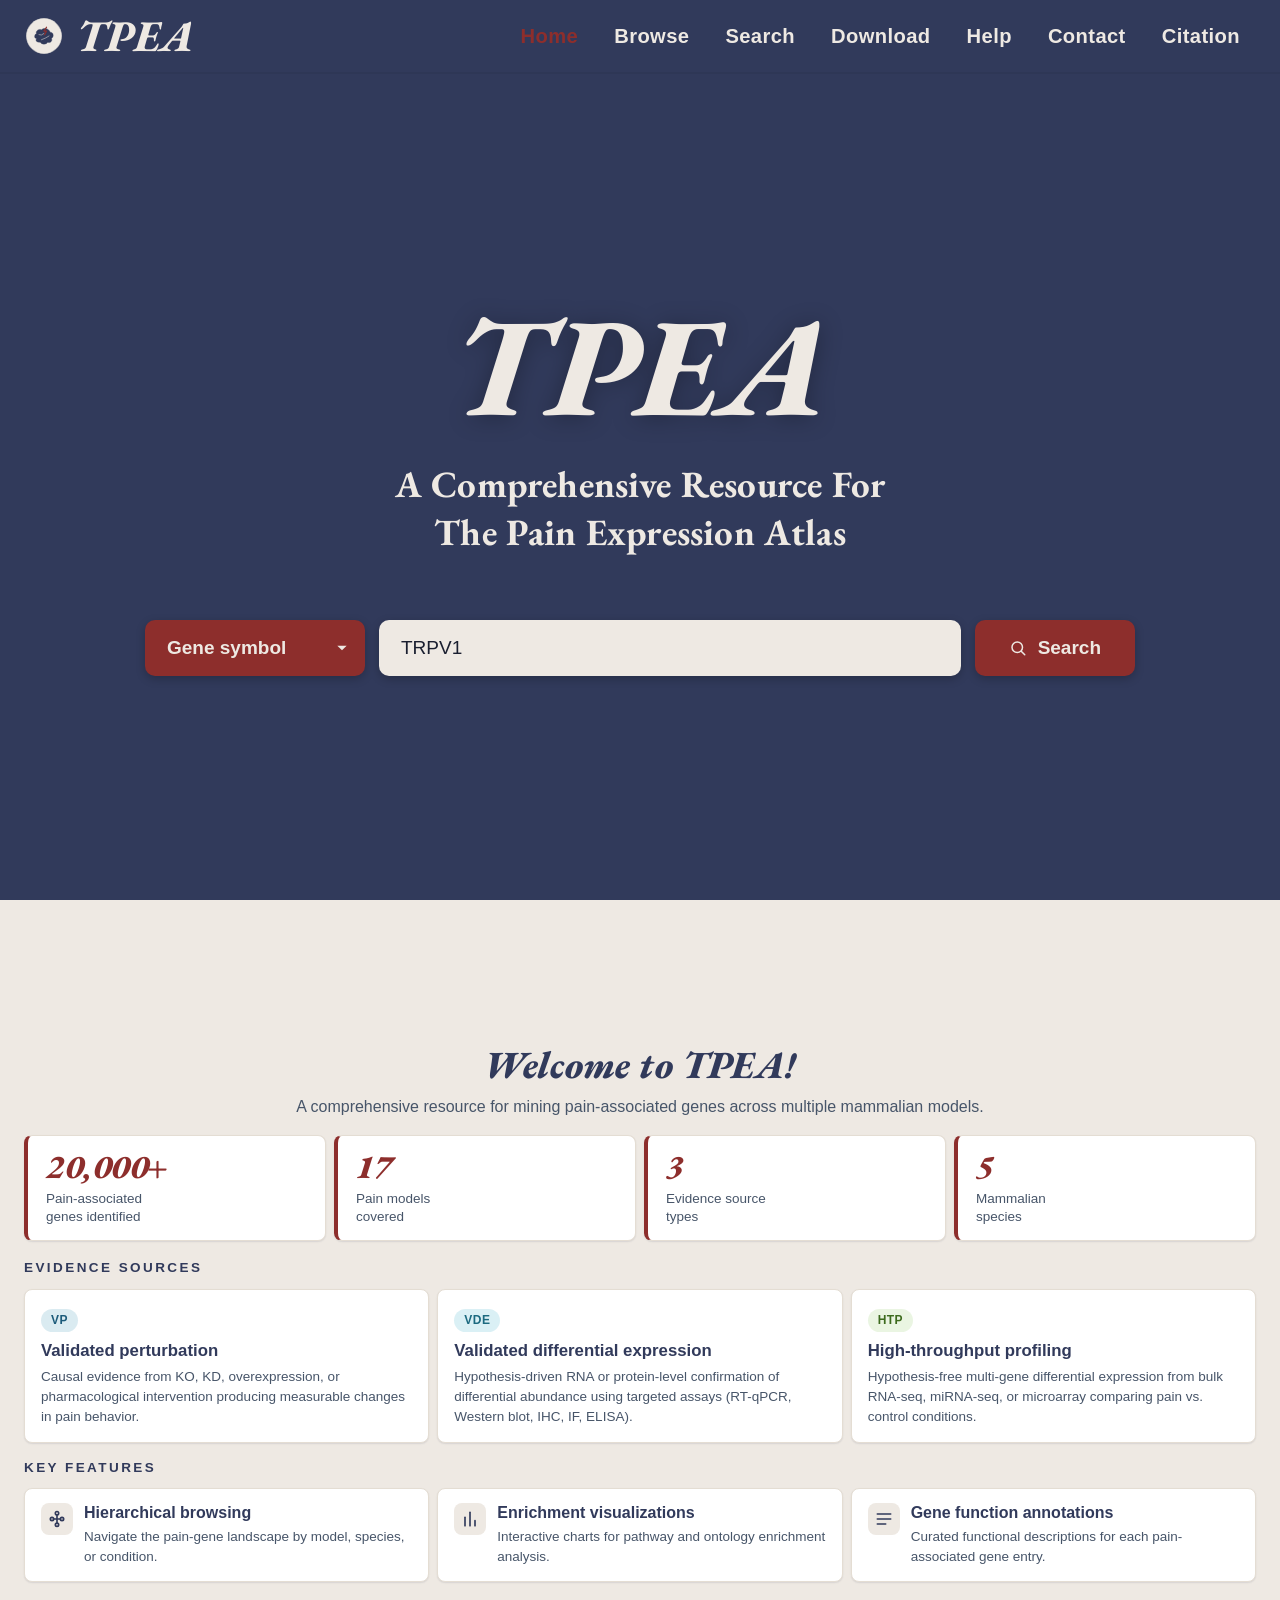
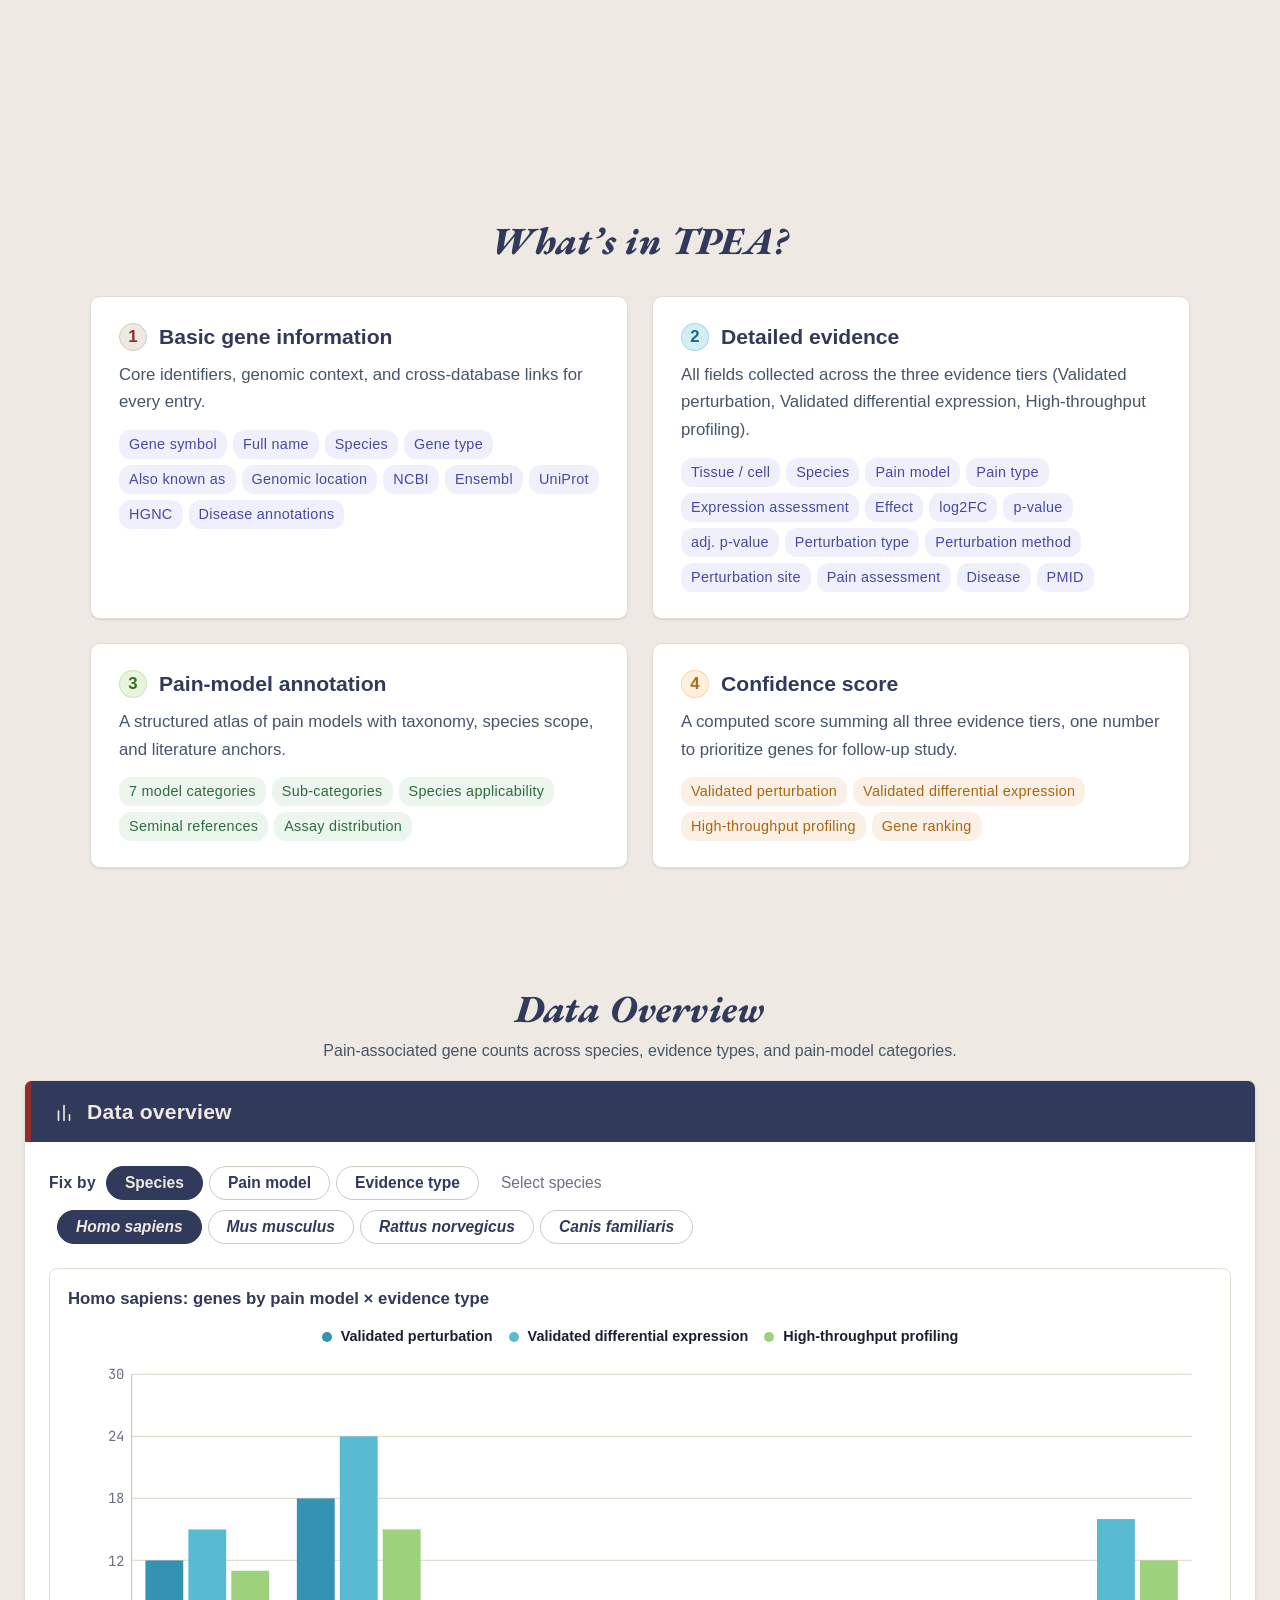
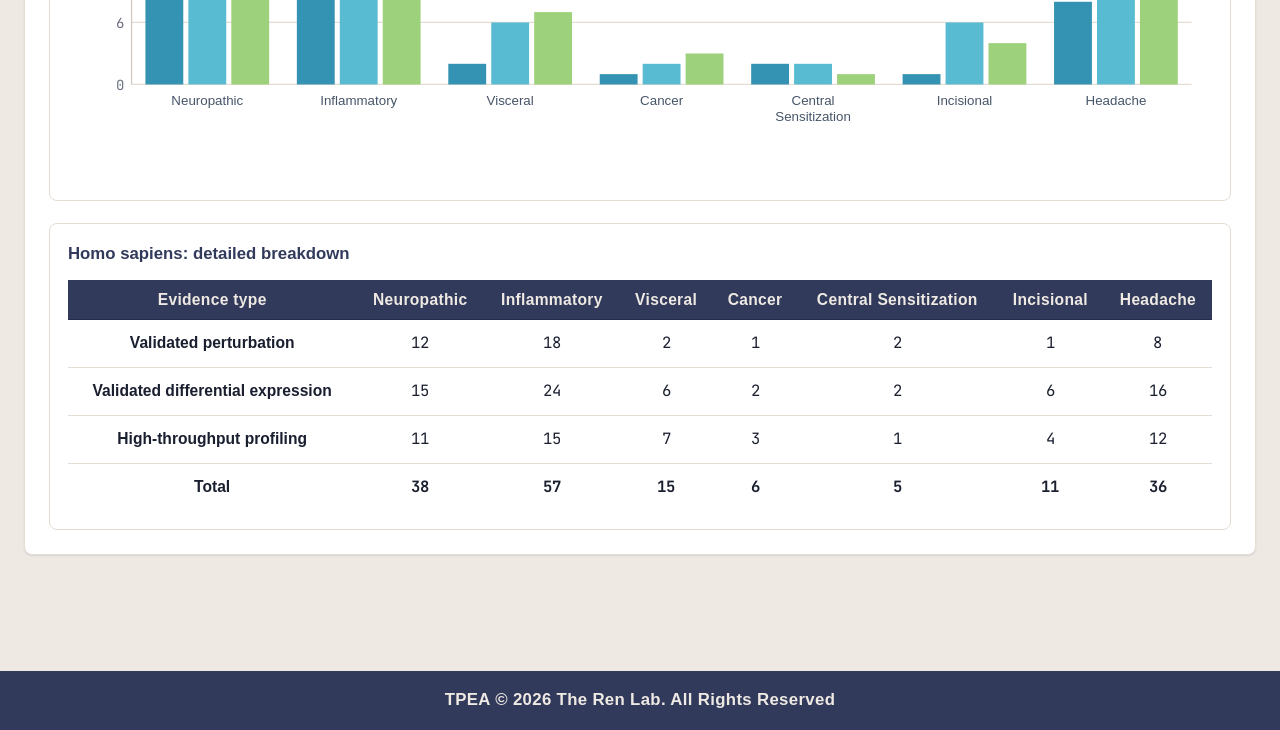
==== index.html @ 11971aa2 "init: first commit" ====
<!DOCTYPE html>
<html lang="en">
<head>
<meta charset="UTF-8">
<meta name="viewport" content="width=device-width, initial-scale=1.0">
<title>TPEA &middot; The Pain Expression Atlas</title>
<link rel="stylesheet" href="css/style.css">
</head>
<body>

<!-- =================================================================
     SECTION 1  Quick search hero (100vw x 100vh, navy panel)
     ================================================================= -->
<section class="hero">
  <!-- Decorative background SVG: pain-related anatomy + bolts -->
  <!-- Decorative background removed per spec -->

  <div class="hero-inner">
    <h1 class="fade-up">TPEA</h1>
    <p class="hero-sub fade-up d1">A Comprehensive Resource For<br>The Pain Expression Atlas</p>

    <form class="hero-search fade-up d2" onsubmit="event.preventDefault(); runQuickSearch();">
      <div class="custom-select" id="qs-field-cs" data-value="gene">
        <button type="button" class="hero-search-select cs-trigger" aria-haspopup="listbox" aria-expanded="false">
          <span class="cs-label">Gene symbol</span>
        </button>
        <ul class="cs-popup" role="listbox">
          <li role="option" data-value="tpea">TPEA ID</li>
          <li role="option" data-value="gene">Gene symbol</li>
          <li role="option" data-value="ensembl">Ensembl ID</li>
          <li role="option" data-value="model">Pain model</li>
          <li role="option" data-value="tissue">Source</li>
        </ul>
      </div>
      <input id="qs-input" class="hero-search-input" type="text" placeholder="" autocomplete="off">
      <button class="hero-search-btn" type="submit" aria-label="Search">
        <svg class="glass-icon" viewBox="0 0 24 24"><circle cx="11" cy="11" r="7"/><line x1="21" y1="21" x2="16.65" y2="16.65"/></svg>
        Search
      </button>
    </form>
  </div>
</section>

<!-- =================================================================
     SECTION 2  Welcome (full viewport, cream background)
     ================================================================= -->
<section class="section-fullvh">
  <div class="container">
    <h2 class="section-title" style="text-align:center">Welcome to TPEA!</h2>
    <p class="section-sub" style="text-align:center">A comprehensive resource for mining pain-associated genes across multiple mammalian models.</p>

    <div class="stat-row">
      <div class="stat-card">
        <div class="v" data-stat="genes">0+</div>
        <div class="l">Pain-associated<br>genes identified</div>
      </div>
      <div class="stat-card">
        <div class="v" data-stat="models">0</div>
        <div class="l">Pain models<br>covered</div>
      </div>
      <div class="stat-card">
        <div class="v" data-stat="evidence">3</div>
        <div class="l">Evidence source<br>types</div>
      </div>
      <div class="stat-card">
        <div class="v" data-stat="species">5</div>
        <div class="l">Mammalian<br>species</div>
      </div>
    </div>

    <div class="eyebrow">Evidence sources</div>
    <div class="card-row">
      <div class="feat-card pert">
        <span class="feat-tag">VP</span>
        <h3>Validated perturbation</h3>
        <p>Causal evidence from KO, KD, overexpression, or pharmacological intervention producing measurable changes in pain behavior.</p>
      </div>
      <div class="feat-card expr">
        <span class="feat-tag">VDE</span>
        <h3>Validated differential expression</h3>
        <p>Hypothesis-driven RNA or protein-level confirmation of differential abundance using targeted assays (RT-qPCR, Western blot, IHC, IF, ELISA).</p>
      </div>
      <div class="feat-card seq">
        <span class="feat-tag">HTP</span>
        <h3>High-throughput profiling</h3>
        <p>Hypothesis-free multi-gene differential expression from bulk RNA-seq, miRNA-seq, or microarray comparing pain vs. control conditions.</p>
      </div>
    </div>

    <div class="eyebrow">Key features</div>
    <div class="card-row">
      <div class="feat-card compact">
        <div class="feat-icon">
          <svg width="20" height="20" viewBox="0 0 24 24" fill="none" stroke="currentColor" stroke-width="2" stroke-linecap="round" stroke-linejoin="round"><circle cx="12" cy="5" r="2"/><circle cx="6" cy="12" r="2"/><circle cx="18" cy="12" r="2"/><circle cx="12" cy="19" r="2"/><line x1="12" y1="7" x2="12" y2="17"/><line x1="8" y1="12" x2="16" y2="12"/></svg>
        </div>
        <div>
          <h3>Hierarchical browsing</h3>
          <p>Navigate the pain-gene landscape by model, species, or condition.</p>
        </div>
      </div>
      <div class="feat-card compact">
        <div class="feat-icon">
          <svg width="20" height="20" viewBox="0 0 24 24" fill="none" stroke="currentColor" stroke-width="2" stroke-linecap="round" stroke-linejoin="round"><line x1="6" y1="20" x2="6" y2="10"/><line x1="12" y1="20" x2="12" y2="4"/><line x1="18" y1="20" x2="18" y2="14"/></svg>
        </div>
        <div>
          <h3>Enrichment visualizations</h3>
          <p>Interactive charts for pathway and ontology enrichment analysis.</p>
        </div>
      </div>
      <div class="feat-card compact">
        <div class="feat-icon">
          <svg width="20" height="20" viewBox="0 0 24 24" fill="none" stroke="currentColor" stroke-width="2" stroke-linecap="round" stroke-linejoin="round"><line x1="4" y1="6" x2="20" y2="6"/><line x1="4" y1="12" x2="20" y2="12"/><line x1="4" y1="18" x2="14" y2="18"/></svg>
        </div>
        <div>
          <h3>Gene function annotations</h3>
          <p>Curated functional descriptions for each pain-associated gene entry.</p>
        </div>
      </div>
    </div>
  </div>
</section>

<!-- =================================================================
     SECTION 3  What's in TPEA? (full viewport, cream)
     ================================================================= -->
<section class="section-fullvh">
  <div class="container">
    <h2 class="section-title" style="text-align:center; margin-bottom: 32px">What&rsquo;s in TPEA?</h2>

    <div class="in-tpea-grid">
      <div class="in-tpea-card">
        <div class="head">
          <div class="num">1</div>
          <h3>Basic gene information</h3>
        </div>
        <p>Core identifiers, genomic context, and cross-database links for every entry.</p>
        <div class="tags">
          <span class="t">Gene symbol</span>
          <span class="t">Full name</span>
          <span class="t">Species</span>
          <span class="t">Gene type</span>
          <span class="t">Also known as</span>
          <span class="t">Genomic location</span>
          <span class="t">NCBI</span>
          <span class="t">Ensembl</span>
          <span class="t">UniProt</span>
          <span class="t">HGNC</span>
          <span class="t">Disease annotations</span>
        </div>
      </div>

      <div class="in-tpea-card expr">
        <div class="head">
          <div class="num">2</div>
          <h3>Detailed evidence</h3>
        </div>
        <p>All fields collected across the three evidence tiers (Validated perturbation, Validated differential expression, High-throughput profiling).</p>
        <div class="tags">
          <span class="t">Tissue / cell</span>
          <span class="t">Species</span>
          <span class="t">Pain model</span>
          <span class="t">Pain type</span>
          <span class="t">Expression assessment</span>
          <span class="t">Effect</span>
          <span class="t">log2FC</span>
          <span class="t">p-value</span>
          <span class="t">adj. p-value</span>
          <span class="t">Perturbation type</span>
          <span class="t">Perturbation method</span>
          <span class="t">Perturbation site</span>
          <span class="t">Pain assessment</span>
          <span class="t">Disease</span>
          <span class="t">PMID</span>
        </div>
      </div>

      <div class="in-tpea-card seq">
        <div class="head">
          <div class="num">3</div>
          <h3>Pain-model annotation</h3>
        </div>
        <p>A structured atlas of pain models with taxonomy, species scope, and literature anchors.</p>
        <div class="tags">
          <span class="t">7 model categories</span>
          <span class="t">Sub-categories</span>
          <span class="t">Species applicability</span>
          <span class="t">Seminal references</span>
          <span class="t">Assay distribution</span>
        </div>
      </div>

      <div class="in-tpea-card score">
        <div class="head">
          <div class="num">4</div>
          <h3>Confidence score</h3>
        </div>
        <p>A computed score summing all three evidence tiers, one number to prioritize genes for follow-up study.</p>
        <div class="tags">
          <span class="t">Validated perturbation</span>
          <span class="t">Validated differential expression</span>
          <span class="t">High-throughput profiling</span>
          <span class="t">Gene ranking</span>
        </div>
      </div>
    </div>
  </div>
</section>

<!-- =================================================================
     SECTION 4  Data Overview (full viewport, cream)
     ================================================================= -->
<section class="section-fullvh">
  <div class="container">
    <h2 class="section-title" style="text-align:center">Data Overview</h2>
    <p class="section-sub" style="text-align:center">Pain-associated gene counts across species, evidence types, and pain-model categories.</p>

    <div class="panel">
      <div class="panel-banner">
        <span class="icon"><svg viewBox="0 0 24 24"><line x1="6" y1="20" x2="6" y2="10"/><line x1="12" y1="20" x2="12" y2="4"/><line x1="18" y1="20" x2="18" y2="14"/></svg></span>
        Data overview
      </div>
      <div class="panel-body">
        <div class="fix-by-row">
          <span class="label">Fix by</span>
          <div class="pill-group" id="fix-by-group">
            <button class="pill active" data-fix="species">Species</button>
            <button class="pill" data-fix="model">Pain model</button>
            <button class="pill" data-fix="evidence">Evidence type</button>
          </div>
          <span style="margin-left: 12px; color: var(--c-mute); font-size: 15.6px" id="fix-by-hint">Select species</span>
          <div class="pill-group" id="fix-by-options" style="margin-left: 8px"></div>
        </div>

        <div class="chart-box" style="position: relative">
          <h4 id="ov-chart-title">Human: genes by pain model &times; evidence type</h4>
          <div class="chart-legend chart-legend-top" id="ov-legend">
            <span><span class="dot" style="background: var(--c-pert)"></span> Validated perturbation</span>
            <span><span class="dot" style="background: var(--c-expr)"></span> Validated differential expression</span>
            <span><span class="dot" style="background: var(--c-seq)"></span> High-throughput profiling</span>
          </div>
          <div style="position: relative">
            <svg id="overview-chart" viewBox="0 0 900 330" style="width: 100%; height: auto"></svg>
            <div class="chart-tooltip" id="ov-tooltip"></div>
          </div>
        </div>

        <div style="margin-top: 22px; background: var(--c-white); border: 1px solid var(--c-line-soft); border-radius: 8px; padding: 18px">
          <h4 style="font-family: var(--f-body); font-weight: 700; font-size: 16.8px; color: var(--c-navy); margin-bottom: 14px" id="ov-table-title">Detailed breakdown</h4>
          <div style="overflow-x: auto">
            <table class="data-table" id="ov-table">
              <thead><tr id="ov-head"></tr></thead>
              <tbody id="ov-body"></tbody>
            </table>
          </div>
        </div>
      </div>
    </div>
  </div>
</section>

<script src="js/data.js"></script>
<script src="js/layout.js"></script>
<script>
(async () => {
TPEA_LAYOUT.mount();
await window.TPEA_DATA_READY;
const D = window.TPEA_DATA;
const U = window.TPEA_UTIL;

/* =========== Quick search default values =========== */
const QS_DEFAULTS = {
  tpea: 'TPEA_00001',
  gene: 'TRPV1',
  ensembl: 'ENSMUSG00000005952',
  model: 'CCI',
  tissue: 'Dorsal root ganglion (DRG)',
};
function getQsField() {
  return U.qs('#qs-field-cs').dataset.value || 'gene';
}
function updateQsPlaceholder() {
  const f = getQsField();
  const v = QS_DEFAULTS[f] || '';
  U.qs('#qs-input').value = v;
}

/* Custom-select wiring */
(function () {
  const cs = U.qs('#qs-field-cs');
  if (!cs) return;
  const trigger = cs.querySelector('.cs-trigger');
  const popup   = cs.querySelector('.cs-popup');
  const labelEl = cs.querySelector('.cs-label');
  function close() { cs.classList.remove('open'); trigger.setAttribute('aria-expanded', 'false'); }
  function open()  { cs.classList.add('open');    trigger.setAttribute('aria-expanded', 'true');  }
  trigger.addEventListener('click', e => {
    e.stopPropagation();
    if (cs.classList.contains('open')) close(); else open();
  });
  popup.querySelectorAll('li[role="option"]').forEach(li => {
    li.addEventListener('click', () => {
      cs.dataset.value = li.dataset.value;
      labelEl.textContent = li.textContent;
      popup.querySelectorAll('li').forEach(x => x.classList.remove('cs-selected'));
      close();
      updateQsPlaceholder();
    });
  });
  document.addEventListener('click', e => {
    if (!cs.contains(e.target)) close();
  });
  /* Keyboard: Escape closes; ArrowDown opens */
  trigger.addEventListener('keydown', e => {
    if (e.key === 'Escape') close();
    if (e.key === 'ArrowDown' || e.key === 'Enter') { e.preventDefault(); open(); }
  });
})();
updateQsPlaceholder();

function runQuickSearch() {
  const field = getQsField();
  const v = U.qs('#qs-input').value.trim();
  if (!v) return;
  const qs = new URLSearchParams();
  if (field === 'gene') qs.set('gene', v);
  else if (field === 'tpea') qs.set('tpea', v);
  else if (field === 'tissue') qs.set('tissue', v);
  else if (field === 'model') qs.set('model', v);
  else if (field === 'ensembl') qs.set('ensembl', v);
  location.href = 'search.html?' + qs.toString();
}
window.runQuickSearch = runQuickSearch;

/* =========== Animate Welcome stats =========== */
const raf = window.requestAnimationFrame || (cb => setTimeout(() => cb(Date.now()), 16));
const nowTS = () => (window.performance && performance.now) ? performance.now() : Date.now();
function animCount(el, target, suffix = '') {
  el.textContent = target.toLocaleString() + suffix;
  try {
    const dur = 1100;
    const start = nowTS();
    function tick(now) {
      const t = Math.min(1, ((typeof now === 'number' ? now : nowTS()) - start) / dur);
      const e = 1 - Math.pow(1 - t, 3);
      el.textContent = Math.floor(target * e).toLocaleString() + suffix;
      if (t < 1) raf(tick);
      else el.textContent = target.toLocaleString() + suffix;
    }
    raf(tick);
  } catch (e) { /* noop */ }
}
animCount(U.qs('[data-stat="genes"]'),    20000, '+');
animCount(U.qs('[data-stat="models"]'),   D.painModels.length);
animCount(U.qs('[data-stat="evidence"]'), 3);
animCount(U.qs('[data-stat="species"]'),  5);

/* =========== Data Overview interactive  =========== */
const SPECIES   = ['Human','Mouse','Rat','Others'];
const PMCATS    = D.painCategories;
const EVTYPES   = [
  { key: 'pert', label: 'Validated perturbation',            color: '#3492B2' },
  { key: 'expr', label: 'Validated differential expression', color: '#58BBD1' },
  { key: 'seq',  label: 'High-throughput profiling',         color: '#9ED17B' },
];

let OV_STATE = { fix: 'species', selected: 'Human' };

function fixOptions() {
  if (OV_STATE.fix === 'species') return SPECIES.map(sp => ({ value: sp, label: D.speciesSci(sp) }));
  if (OV_STATE.fix === 'model')   return PMCATS.map(c => ({ value: c, label: c }));
  return EVTYPES.map(e => ({ value: e.label, label: e.label }));
}

function renderFixOptions() {
  const opts = fixOptions();
  const host = U.qs('#fix-by-options');
  host.innerHTML = '';
  opts.forEach(o => {
    const b = document.createElement('button');
    b.className = 'pill' + (OV_STATE.selected === o.value ? ' active' : '');
    b.textContent = o.label;
    if (OV_STATE.fix === 'species') b.style.fontStyle = 'italic';
    b.addEventListener('click', () => {
      OV_STATE.selected = o.value;
      renderFixOptions();
      drawOverview();
    });
    host.appendChild(b);
  });
}

function getOverviewData() {
  // Returns: { groups: [labels for x-axis], series: { ... }, mode: 'evidence-colored' | 'species-colored' }
  if (OV_STATE.fix === 'species') {
    // x-axis: pain categories; bars: evidence types
    const sp = OV_STATE.selected;
    const spSci = D.speciesSci(sp);
    const groups = PMCATS.map(c => c.replace(' Pain Models', '').replace(' Models', ''));
    const series = { seq: [], expr: [], pert: [] };
    PMCATS.forEach(c => {
      const recs = D.records.filter(r => r.organism === sp && r.model_cat === c);
      series.seq.push(recs.reduce((a, r) => a + r.seq, 0));
      series.expr.push(recs.reduce((a, r) => a + r.expr, 0));
      series.pert.push(recs.reduce((a, r) => a + r.pert, 0));
    });
    return {
      mode: 'evidence-colored',
      groups, series,
      title: spSci + ': genes by pain model \u00d7 evidence type',
      tableTitle: spSci + ': detailed breakdown',
      tableHeadFirst: 'Evidence type',
      colLabels: groups,
      rowLabels: EVTYPES.map(e => e.label),
      cellValue: (rIdx, cIdx) => series[EVTYPES[rIdx].key][cIdx],
    };
  } else if (OV_STATE.fix === 'model') {
    // PER SPEC PAGE 7: x-axis = species; bar colors = evidence types
    const cat = OV_STATE.selected;
    const groups = SPECIES.map(sp => D.speciesSci(sp));
    const series = { seq: [], expr: [], pert: [] };
    SPECIES.forEach(sp => {
      const recs = D.records.filter(r => r.organism === sp && r.model_cat === cat);
      series.seq.push(recs.reduce((a, r) => a + r.seq, 0));
      series.expr.push(recs.reduce((a, r) => a + r.expr, 0));
      series.pert.push(recs.reduce((a, r) => a + r.pert, 0));
    });
    return {
      mode: 'evidence-colored',
      groups, series,
      title: cat + ': genes by species \u00d7 evidence type',
      tableTitle: cat + ': detailed breakdown',
      tableHeadFirst: 'Evidence type',
      colLabels: groups,
      rowLabels: EVTYPES.map(e => e.label),
      cellValue: (rIdx, cIdx) => series[EVTYPES[rIdx].key][cIdx],
    };
  } else {
    // PER SPEC PAGE 8: fix by evidence type; x-axis = pain categories; bar colors = species
    const evLabel = OV_STATE.selected;
    const evKey = (EVTYPES.find(e => e.label === evLabel) || EVTYPES[0]).key;
    const groups = PMCATS.map(c => c.replace(' Pain Models', '').replace(' Models', ''));
    const series = {};
    SPECIES.forEach(sp => {
      series[sp] = PMCATS.map(c => {
        const recs = D.records.filter(r => r.organism === sp && r.model_cat === c);
        return recs.reduce((a, r) => a + r[evKey], 0);
      });
    });
    return {
      mode: 'species-colored',
      groups, series,
      title: evLabel + ': genes by pain category \u00d7 species',
      tableTitle: evLabel + ': detailed breakdown',
      tableHeadFirst: 'Species',
      colLabels: groups,
      rowLabels: SPECIES.map(sp => D.speciesSci(sp)),
      cellValue: (rIdx, cIdx) => series[SPECIES[rIdx]][cIdx],
    };
  }
}

function wrapLabel(text, maxChars) {
  // Splits a long label into up to 3 lines, breaking on whitespace.
  if (!text) return [''];
  if (text.length <= maxChars) return [text];
  const words = text.split(/\s+/);
  const lines = [];
  let cur = '';
  for (const w of words) {
    const tryLine = cur ? cur + ' ' + w : w;
    if (tryLine.length <= maxChars) cur = tryLine;
    else {
      if (cur) lines.push(cur);
      cur = w.length > maxChars ? w.slice(0, maxChars - 1) + '\u2026' : w;
    }
  }
  if (cur) lines.push(cur);
  if (lines.length > 3) {
    const last = lines.slice(2).join(' ');
    lines.length = 2;
    lines.push(last.length > maxChars ? last.slice(0, maxChars - 1) + '\u2026' : last);
  }
  return lines;
}

function drawOverview() {
  const data = getOverviewData();
  U.qs('#ov-chart-title').textContent = data.title;
  U.qs('#ov-table-title').textContent = data.tableTitle;

  // ---- SVG bar chart (grouped) ----
  const svg = U.qs('#overview-chart');
  const W = 900, H = 330;
  const padL = 50, padR = 16, padT = 16, padB = 70; // bottom band sized for 3-line labels (no extra blank space)
  const plotW = W - padL - padR;
  const plotH = H - padT - padB;
  // Update viewBox to match new height (so SVG renders at correct ratio)
  svg.setAttribute('viewBox', '0 0 ' + W + ' ' + H);

  let html = '';

  // Color scheme: evidence-colored (Seq/Expr/Pert) or species-colored (Human/Mouse/Rat/Others)
  const speciesColors = { Human: '#313A5B', Mouse: '#8D2E2C', Rat: '#3492B2', Others: '#9ED17B' };
  const seriesKeys = data.mode === 'species-colored'
    ? SPECIES
    : EVTYPES.map(e => e.key);
  const seriesColor = data.mode === 'species-colored'
    ? key => speciesColors[key]
    : key => (EVTYPES.find(e => e.key === key) || {}).color;
  const seriesLabel = data.mode === 'species-colored'
    ? key => D.speciesSci(key)
    : key => (EVTYPES.find(e => e.key === key) || {}).label;

  // compute max
  let maxV = 1;
  seriesKeys.forEach(k => {
    (data.series[k] || []).forEach(v => { if (v > maxV) maxV = v; });
  });
  maxV = Math.ceil(maxV / 10) * 10 || 10;

  // gridlines + y labels
  for (let i = 0; i <= 5; i++) {
    const y = padT + plotH - (plotH / 5) * i;
    const v = Math.round((maxV / 5) * i);
    html += '<line x1="' + padL + '" y1="' + y + '" x2="' + (W - padR) + '" y2="' + y + '" stroke="#e4ddd3" stroke-width="1"/>';
    html += '<text x="' + (padL - 6) + '" y="' + (y + 4) + '" text-anchor="end" font-size="11" font-family="JetBrains Mono, monospace" fill="#6b7180">' + v + '</text>';
  }
  html += '<line x1="' + padL + '" y1="' + padT + '" x2="' + padL + '" y2="' + (padT + plotH) + '" stroke="#cfc9c2" stroke-width="1"/>';

  // bars
  const groupCount = data.groups.length;
  const groupW = plotW / groupCount;
  const barCount = seriesKeys.length;
  const barW = Math.max(8, Math.min(36, groupW / (barCount + 1)));
  const barGap = 4;

  data.groups.forEach((g, gi) => {
    const groupX = padL + gi * groupW;
    seriesKeys.forEach((k, ki) => {
      const v = (data.series[k] || [])[gi] || 0;
      const h = (v / maxV) * plotH;
      const x = groupX + (groupW - (barCount * (barW + barGap) - barGap)) / 2 + ki * (barW + barGap);
      const y = padT + plotH - h;
      html += '<rect class="ov-bar" data-tip="' + U.esc(seriesLabel(k)) + ': ' + v + '" x="' + x + '" y="' + y + '" width="' + barW + '" height="' + h + '" fill="' + seriesColor(k) + '"/>';
    });
    // x-axis label — HORIZONTAL, up-to-3-line wrap (per spec page 6)
    const lx = groupX + groupW / 2;
    const baseY = padT + plotH + 16;
    const lines = wrapLabel(String(g), 13);
    lines.forEach((line, li) => {
      const ly = baseY + li * 13;
      html += '<text x="' + lx + '" y="' + ly + '" text-anchor="middle" font-size="10.5" font-family="Arial, sans-serif" fill="#475569">' + U.esc(line) + '</text>';
    });
  });

  svg.innerHTML = html;

  // ---- Update legend dynamically ----
  const legend = U.qs('#ov-legend');
  if (legend) {
    legend.innerHTML = seriesKeys.map(k =>
      '<span><span class="dot" style="background:' + seriesColor(k) + '"></span> ' + U.esc(seriesLabel(k)) + '</span>'
    ).join('');
  }

  // Wire bar tooltips
  const tip = U.qs('#ov-tooltip');
  svg.querySelectorAll('.ov-bar').forEach(bar => {
    bar.style.cursor = 'pointer';
    bar.addEventListener('mousemove', e => {
      tip.textContent = bar.getAttribute('data-tip');
      tip.classList.add('show');
      const rect = svg.getBoundingClientRect();
      tip.style.left = (e.clientX - rect.left + 12) + 'px';
      tip.style.top = (e.clientY - rect.top - 30) + 'px';
    });
    bar.addEventListener('mouseleave', () => tip.classList.remove('show'));
  });

  // ---- Detailed breakdown table ----
  const head = U.qs('#ov-head');
  const body = U.qs('#ov-body');
  let h = '<th>' + data.tableHeadFirst + '</th>';
  data.colLabels.forEach(c => { h += '<th style="text-align:center">' + U.esc(c) + '</th>'; });
  head.innerHTML = h;

  let bh = '';
  data.rowLabels.forEach((rl, ri) => {
    let row = '<tr><td><strong>' + U.esc(rl) + '</strong></td>';
    data.colLabels.forEach((cl, ci) => {
      row += '<td style="text-align:center" class="text-mono">' + (data.cellValue(ri, ci) || 0) + '</td>';
    });
    row += '</tr>';
    bh += row;
  });
  // Total row
  let totalRow = '<tr style="background:var(--c-cream)"><td><strong>Total</strong></td>';
  data.colLabels.forEach((cl, ci) => {
    let s = 0;
    data.rowLabels.forEach((rl, ri) => { s += (data.cellValue(ri, ci) || 0); });
    totalRow += '<td style="text-align:center" class="text-mono"><strong>' + s + '</strong></td>';
  });
  totalRow += '</tr>';
  bh += totalRow;
  body.innerHTML = bh;
}

/* fix-by group buttons */
U.qsa('#fix-by-group .pill').forEach(p => {
  p.addEventListener('click', () => {
    U.qsa('#fix-by-group .pill').forEach(x => x.classList.remove('active'));
    p.classList.add('active');
    OV_STATE.fix = p.dataset.fix;
    OV_STATE.selected = fixOptions()[0].value;
    if (OV_STATE.fix === 'species') U.qs('#fix-by-hint').textContent = 'Select species';
    else if (OV_STATE.fix === 'model') U.qs('#fix-by-hint').textContent = 'Select pain category';
    else U.qs('#fix-by-hint').textContent = 'Select evidence type';
    renderFixOptions();
    drawOverview();
  });
});

renderFixOptions();
drawOverview();
})();
</script>
</body>
</html>
---- css/style.css ----
/* ================================================================
   TPEA · The Pain Expression Atlas
   Stylesheet v3.0 — rebuilt to the official PDF spec (2026-04-25)
   Primary:  #313A5B   (navy — header, panel banner, bars)
   Accent:   #8D2E2C   (deep red — selected state, badges, CTAs)
   Surface:  #EEE9E3   (warm off-white — body background, on-dark text)
   Evidence: Sequencing #9ED17B · Expression #58BBD1 · Perturbation #3492B2
   ================================================================ */

@import url('https://fonts.googleapis.com/css2?family=EB+Garamond:ital,wght@0,400;0,500;0,700;0,800;1,400;1,700;1,800&family=JetBrains+Mono:wght@400;500&display=swap');

:root {
  /* Brand */
  --c-navy:      #313A5B;
  --c-navy-dark: #252c47;
  --c-navy-lite: #3d487a;
  --c-red:       #8D2E2C;
  --c-red-dark:  #6f2422;
  --c-red-lite:  #a94542;
  --c-cream:     #EEE9E3;
  --c-cream-alt: #f6f2ec;
  --c-cream-edge:#ded7cc;
  --c-white:     #ffffff;

  /* Evidence type colors (fixed by spec) */
  --c-seq:  #9ED17B;
  --c-expr: #58BBD1;
  --c-pert: #3492B2;

  /* Ink + utility */
  --c-ink:       #1a1f30;
  --c-ink-soft:  #2a3148;
  --c-slate:     #475569;
  --c-mute:      #6b7180;
  --c-line:      #cfc9c2;
  --c-line-soft: #e4ddd3;

  /* Typography
     Spec: Perpetua for the "TPEA" wordmark, hero subtitle, and large
     section titles (Welcome, What's in TPEA, Data Overview, etc.).
     Arial for everything else. We approximate Perpetua using
     EB Garamond as the primary web-safe match (similar humanist
     serif feel), then fall back to actual Perpetua on Windows/Mac. */
  --f-display: Perpetua, 'EB Garamond', 'Hoefler Text', 'Times New Roman', Georgia, serif;
  --f-body:    Arial, 'Helvetica Neue', Helvetica, sans-serif;
  --f-mono:    'JetBrains Mono', 'SF Mono', Menlo, Consolas, monospace;

  /* Rhythm & radius */
  --r-xs: 4px; --r-sm: 8px; --r-md: 16px; --r-lg: 24px; --r-xl: 40px; --r-2xl: 64px;
  --rad-sm: 3px; --rad-md: 6px; --rad-lg: 10px;

  /* Shadow */
  --sh-sm: 0 1px 2px rgba(49,58,91,0.08), 0 1px 1px rgba(49,58,91,0.04);
  --sh-md: 0 2px 6px rgba(49,58,91,0.10), 0 4px 16px rgba(49,58,91,0.06);
  --sh-lg: 0 10px 40px rgba(49,58,91,0.14);

  --transition: 180ms cubic-bezier(.2,.7,.3,1);
}

/* ---------- Reset ---------- */
*, *::before, *::after { box-sizing: border-box; }
html, body { margin: 0; padding: 0; }
html { scroll-behavior: smooth; }
body {
  font-family: var(--f-body);
  font-size: 18px;
  line-height: 1.6;
  color: var(--c-ink);
  background: var(--c-cream);
  -webkit-font-smoothing: antialiased;
  -moz-osx-font-smoothing: grayscale;
}

a { color: var(--c-red); text-decoration: none; transition: color var(--transition); }
a:hover { color: var(--c-red-dark); text-decoration: underline; }
img { max-width: 100%; display: block; }

h1, h2, h3, h4, h5 { font-family: var(--f-body); font-weight: 700; color: var(--c-ink); margin: 0; letter-spacing: 0; }
h1 { font-size: 2.4rem; line-height: 1.2; }
h2 { font-size: 1.74rem; line-height: 1.25; }
h3 { font-size: 1.38rem; line-height: 1.3; }
h4 { font-size: 1.2rem; line-height: 1.4; }
p { margin: 0 0 var(--r-md); }

/* Section titles that use the display (Perpetua) face */
.display-title {
  font-family: var(--f-display);
  font-style: italic;
  font-weight: 800;
  letter-spacing: 0.005em;
  color: var(--c-navy);
}

/* ---------- Layout ---------- */
.container {
  width: 100%;
  max-width: 1280px;
  margin: 0 auto;
  padding: 0 var(--r-lg);
}
.container-narrow { max-width: 960px; }

/* ================================================================
   HEADER  — sticky navy bar; selected = cream chip with red text;
   Perpetua wordmark; Arial nav; no underline on TPEA hover.
   ================================================================ */
.header {
  background: var(--c-navy);
  color: var(--c-cream);
  position: sticky;
  top: 0;
  z-index: 100;
  box-shadow: 0 2px 0 rgba(0,0,0,0.05);
}
.header .container {
  display: flex;
  align-items: center;
  justify-content: space-between;
  height: 72px;
  gap: var(--r-md);
}

.brand {
  display: flex;
  align-items: center;
  gap: 12px;
  text-decoration: none;
  color: var(--c-cream);
}
.brand:hover { text-decoration: none; color: var(--c-cream); }
.brand-mark {
  width: 40px;
  height: 40px;
  display: grid;
  place-items: center;
  flex-shrink: 0;
}
.brand-mark svg { display: block; max-width: 100%; max-height: 100%; }
.brand-word {
  font-family: var(--f-display);
  font-style: italic;
  font-weight: 800;
  font-size: 2.736rem;
  letter-spacing: 0.01em;
  color: var(--c-cream);
  line-height: 1;
}

.nav {
  display: flex;
  gap: 4px;
  flex-wrap: wrap;
}
.nav a {
  font-family: var(--f-body);
  font-weight: 700;
  font-size: 20.16px;
  color: var(--c-cream);
  padding: 8px 16px;
  border-radius: var(--rad-sm);
  transition: background var(--transition), color var(--transition);
  text-decoration: none;
  letter-spacing: 0.02em;
}
.nav a:hover { color: #fff; text-decoration: none; background: rgba(255,255,255,0.08); }
.nav a.active {
  color: var(--c-red);
  background: transparent;
}

/* ================================================================
   HOME — Section 1 (Quick search) — full viewport, navy panel
   ================================================================ */
.hero {
  background: var(--c-navy);
  color: var(--c-cream);
  width: 100vw;
  min-height: calc(100vh - 72px);
  position: relative;
  z-index: 5;
  overflow: visible;
  display: flex;
  align-items: center;
  margin-left: calc(50% - 50vw);
}
.hero-inner {
  position: relative;
  text-align: center;
  z-index: 2;
  max-width: 1180px;
  margin: 0 auto;
  padding: 60px var(--r-lg);
  width: 100%;
}
.hero h1 {
  font-family: var(--f-display);
  font-style: italic;
  font-weight: 800;
  font-size: clamp(5.625rem, 12.5vw, 8.75rem);
  line-height: 1;
  letter-spacing: 0.01em;
  color: var(--c-cream);
  margin-bottom: var(--r-lg);
  text-shadow: 0 2px 24px rgba(0,0,0,0.3);
}
.hero-sub {
  font-family: var(--f-display);
  font-weight: 700;
  font-size: clamp(1.75rem, 3.13vw, 2.32rem);
  line-height: 1.3;
  letter-spacing: 0.005em;
  color: var(--c-cream);
  margin: 0 auto var(--r-2xl);
  max-width: 920px;
}

/* Hero search composer — pill-shaped row.
   Per spec: trigger button matches the Search button (red bg, cream text);
   the dropdown OPTION items are cream-bg/black-text normal, red-bg/cream-text on hover/select.
   Height: padding 22px (= 14px x 1.5).
*/
.hero-search {
  display: flex;
  gap: 14px;
  max-width: 990px;
  margin: 0 auto;
  align-items: stretch;
}
.hero-search-select {
  background: var(--c-red);
  color: var(--c-cream);
  padding: 17px 42px 17px 22px;
  border: none;
  font-family: var(--f-body);
  font-weight: 700;
  font-size: 19px;
  cursor: pointer;
  border-radius: 10px;
  appearance: none;
  background-image: url("data:image/svg+xml;utf8,<svg xmlns='http://www.w3.org/2000/svg' width='14' height='14' viewBox='0 0 12 12' fill='%23EEE9E3'><path d='M2 4l4 4 4-4'/></svg>");
  background-repeat: no-repeat;
  background-position: right 16px center;
  background-size: 14px;
  min-width: 220px;
  white-space: nowrap;
  box-shadow: 0 3px 10px rgba(0,0,0,0.22);
  transition: background var(--transition);
}
.hero-search-select:hover { background: var(--c-red-dark); }
.hero-search-select:focus { outline: 2px solid var(--c-cream); outline-offset: 2px; }
.hero-search-input {
  flex: 1;
  border: none;
  padding: 17px 22px;
  font-family: var(--f-body);
  font-size: 19px;
  background: var(--c-cream);
  color: var(--c-ink);
  border-radius: 10px;
  box-shadow: 0 3px 10px rgba(0,0,0,0.22);
  min-width: 0;
}
.hero-search-input:focus { outline: 2px solid var(--c-red); outline-offset: -1px; background: #fff; }
.hero-search-btn {
  background: var(--c-red);
  color: var(--c-cream);
  border: none;
  padding: 0 34px;
  font-family: var(--f-body);
  font-weight: 700;
  font-size: 19px;
  cursor: pointer;
  border-radius: 10px;
  display: inline-flex;
  align-items: center;
  gap: 11px;
  white-space: nowrap;
  transition: background var(--transition);
  box-shadow: 0 3px 10px rgba(0,0,0,0.22);
  min-width: 150px;
  justify-content: center;
}
.hero-search-btn:hover { background: var(--c-red-dark); }
.hero-search-btn .glass-icon {
  width: 18px; height: 18px;
  /* transparent body, only stroke */
  stroke: var(--c-cream);
  fill: none;
  stroke-width: 2;
}

/* ================================================================
   Custom select dropdown (used for hero Quick search field).
   Replaces native <select> because native <option> ignores :hover
   styling in Chrome and the spec requires:
     - normal option:  #EEE9E3 background + black text
     - hover/selected: #8D2E2C background + #EEE9E3 text
   ================================================================ */
.custom-select {
  position: relative;
  display: inline-flex;
}
.custom-select .cs-trigger {
  /* shares all .hero-search-select styling already */
  position: relative;
  text-align: left;
  display: inline-flex;
  align-items: center;
  justify-content: flex-start;
  padding-right: 42px;
}
.custom-select .cs-popup {
  position: absolute;
  top: calc(100% + 4px);
  left: 0;
  right: 0;
  margin: 0;
  padding: 6px;
  list-style: none;
  background: var(--c-cream);
  border-radius: 10px;
  box-shadow: 0 14px 36px rgba(31,41,65,0.32), 0 0 0 1px rgba(31,41,65,0.10);
  z-index: 600;        /* very high so Section 2 below can't cover it */
  display: none;
  font-family: var(--f-body);
  font-weight: 600;
  font-size: 16px;
}
.custom-select.open .cs-popup { display: block; }
.custom-select .cs-popup li {
  padding: 11px 16px;
  border-radius: 6px;
  cursor: pointer;
  background: var(--c-cream);   /* normal: cream + black, including the currently selected one */
  color: #1f2941;
  transition: background var(--transition), color var(--transition);
  user-select: none;
}
/* Per spec: ONLY the hovered row turns red. The selected row stays plain (cream/black). */
.custom-select .cs-popup li:hover {
  background: var(--c-red);
  color: var(--c-cream);
}

/* Hero entrance animations — Quick search 动态弹出 (per spec page 3) */
@keyframes heroPopIn {
  0%   { opacity: 0; transform: translateY(28px) scale(0.96); }
  100% { opacity: 1; transform: translateY(0) scale(1); }
}
.hero h1, .hero-sub, .hero-search {
  animation: heroPopIn 1s cubic-bezier(0.16, 1, 0.3, 1) both;
}
.hero h1     { animation-delay: 0.20s; }
.hero-sub    { animation-delay: 0.50s; }
.hero-search { animation-delay: 0.80s; }

/* Hero responsive — wrap into a column at narrower viewports */
@media (max-width: 820px) {
  .hero-search { flex-direction: column; gap: 10px; }
  .hero-search-select, .hero-search-input, .hero-search-btn {
    width: 100%;
    min-width: 0;
    font-size: 16.8px;
    padding: 16px 18px;
  }
  .hero-search-select { padding-right: 40px; }
}

/* ================================================================
   HOME — Section 2 (Welcome) — full-viewport, cream
   ================================================================ */
.section-fullvh {
  width: 100vw;
  min-height: calc(100vh - 72px);
  background: var(--c-cream);
  margin-left: calc(50% - 50vw);
  display: flex;
  flex-direction: column;
  justify-content: center;
  padding: 28px 0;
}
.section-fullvh .container { width: 100%; }
.section-title {
  font-family: var(--f-display);
  font-style: italic;
  font-weight: 800;
  font-size: clamp(1.7rem, 3.4vw, 2.4rem);
  color: var(--c-navy);
  margin-bottom: 6px;
  letter-spacing: 0.005em;
}
.section-sub {
  font-family: var(--f-body);
  color: var(--c-slate);
  font-size: 16px;
  margin-bottom: var(--r-md);
}

/* Welcome stat row */
.stat-row {
  display: grid;
  grid-template-columns: repeat(4, 1fr);
  gap: var(--r-sm);
  margin-bottom: var(--r-md);
}
.stat-card {
  background: var(--c-white);
  border-radius: 8px;
  padding: 14px 18px;
  border: 1px solid var(--c-line-soft);
  box-shadow: var(--sh-sm);
  border-left: 4px solid var(--c-red);
  transition: transform var(--transition), box-shadow var(--transition);
}
.stat-card:hover { transform: translateY(-2px); box-shadow: var(--sh-md); }
.stat-card .v {
  font-family: var(--f-display);
  font-style: italic;
  font-weight: 800;
  font-size: 2.1rem;
  color: var(--c-red);
  line-height: 1;
  letter-spacing: 0.01em;
}
.stat-card .l {
  font-family: var(--f-body);
  font-size: 13.5px;
  color: var(--c-slate);
  line-height: 1.35;
  margin-top: 6px;
}
@media (max-width: 900px) { .stat-row { grid-template-columns: repeat(2, 1fr); } }

/* Three-column card row (Evidence sources, Key features) */
.eyebrow {
  font-family: var(--f-body);
  font-weight: 700;
  font-size: 13.5px;
  letter-spacing: 0.18em;
  text-transform: uppercase;
  color: var(--c-navy);
  margin: 14px 0 10px;
}
.card-row {
  display: grid;
  grid-template-columns: repeat(3, 1fr);
  gap: var(--r-sm);
  margin-bottom: 6px;
}
.feat-card {
  background: var(--c-white);
  border: 1px solid var(--c-line-soft);
  border-radius: 8px;
  padding: 14px 16px;
  box-shadow: var(--sh-sm);
}
.feat-card .feat-tag {
  display: inline-block;
  font-family: var(--f-body);
  font-size: 12px;
  font-weight: 700;
  padding: 2px 10px;
  border-radius: 14px;
  margin-bottom: 8px;
  letter-spacing: 0.04em;
}
.feat-card.seq  .feat-tag { background: rgba(158,209,123,0.22); color: #3d6b1e; }
.feat-card.expr .feat-tag { background: rgba(88,187,209,0.22); color: #1c6a80; }
.feat-card.pert .feat-tag { background: rgba(52,146,178,0.18); color: #1c5b7a; }
.feat-card h3 {
  font-family: var(--f-body);
  font-weight: 700;
  font-size: 1.05rem;
  color: var(--c-navy);
  margin-bottom: 5px;
}
.feat-card p {
  font-family: var(--f-body);
  color: var(--c-slate);
  font-size: 13.5px;
  line-height: 1.5;
  margin: 0;
}
.feat-card.compact { display: grid; grid-template-columns: 32px 1fr; gap: 11px; align-items: start; }
.feat-card.compact .feat-icon {
  width: 32px; height: 32px;
  border-radius: 8px;
  background: var(--c-cream);
  display: grid;
  place-items: center;
  color: var(--c-navy);
}
.feat-card.compact h3 { margin-bottom: 3px; font-size: 1rem; }
@media (max-width: 900px) { .card-row { grid-template-columns: 1fr; } }

/* Home-section-3 "What's in TPEA" 4-card grid */
.in-tpea-grid {
  display: grid;
  grid-template-columns: repeat(2, 1fr);
  gap: var(--r-lg);
  max-width: 1100px;
  margin: 0 auto;
}
.in-tpea-card {
  background: var(--c-white);
  border-radius: 10px;
  padding: 26px 28px;
  border: 1px solid var(--c-line-soft);
  box-shadow: var(--sh-sm);
  transition: transform var(--transition), box-shadow var(--transition);
}
.in-tpea-card:hover { transform: translateY(-2px); box-shadow: var(--sh-md); }
.in-tpea-card .head {
  display: flex;
  align-items: center;
  gap: 12px;
  margin-bottom: 10px;
}
.in-tpea-card .head .num {
  width: 28px; height: 28px;
  border-radius: 50%;
  background: var(--c-cream);
  color: var(--c-red);
  font-family: var(--f-body);
  font-weight: 700;
  font-size: 16.8px;
  display: grid;
  place-items: center;
  flex-shrink: 0;
  border: 1px solid var(--c-line);
}
.in-tpea-card.seq  .head .num { background: rgba(158,209,123,0.25); color: #3d6b1e; border-color: rgba(158,209,123,0.4); }
.in-tpea-card.expr .head .num { background: rgba(88,187,209,0.25); color: #1c6a80; border-color: rgba(88,187,209,0.4); }
.in-tpea-card.pert .head .num { background: rgba(141,46,44,0.14); color: var(--c-red); border-color: rgba(141,46,44,0.3); }
.in-tpea-card.score .head .num { background: rgba(255,170,80,0.18); color: #b16a17; border-color: rgba(255,170,80,0.4); }
.in-tpea-card .head h3 {
  font-family: var(--f-body);
  font-weight: 700;
  font-size: 1.32rem;
  color: var(--c-navy);
  margin: 0;
}
.in-tpea-card p {
  color: var(--c-slate);
  font-size: 16.8px;
  line-height: 1.65;
  margin: 0 0 14px;
}
.in-tpea-card .tags {
  display: flex;
  flex-wrap: wrap;
  gap: 6px;
}
.in-tpea-card .tags .t {
  display: inline-block;
  font-size: 14.4px;
  padding: 3px 10px;
  border-radius: 12px;
  background: rgba(99,108,224,0.10);
  color: #4848a0;
  letter-spacing: 0.02em;
}
.in-tpea-card.expr .tags .t { background: rgba(99,108,224,0.10); color: #4848a0; }
.in-tpea-card.seq  .tags .t { background: rgba(70,160,90,0.10);  color: #2f6c3f; }
.in-tpea-card.pert .tags .t { background: rgba(70,160,90,0.10);  color: #2f6c3f; }
.in-tpea-card.score .tags .t { background: rgba(213,134,40,0.12); color: #aa6510; }
@media (max-width: 900px) { .in-tpea-grid { grid-template-columns: 1fr; } }

/* ================================================================
   PAGE TITLE BLOCK (non-home pages)
   ================================================================ */
.page-head {
  padding: var(--r-xl) 0 var(--r-md);
}
.page-head h1 {
  font-family: var(--f-display);
  font-style: italic;
  font-weight: 800;
  font-size: 2.88rem;
  color: var(--c-navy);
  letter-spacing: 0.005em;
}
.page-head p.sub { color: var(--c-slate); font-size: 18px; margin: 6px 0 0; }

.hr-decor {
  height: 2px;
  background: linear-gradient(90deg, var(--c-seq) 0%, var(--c-expr) 50%, var(--c-navy-lite) 100%);
  border: none;
  margin: 8px 0 var(--r-xl);
  width: 100%;
}

/* ================================================================
   PANEL — banner + body, the defining TPEA card
   ================================================================ */
.panel {
  background: var(--c-white);
  border-radius: 8px;
  box-shadow: var(--sh-sm);
  margin-bottom: var(--r-lg);
  overflow: hidden;
  position: relative;
  border: 1px solid var(--c-line-soft);
}
.panel-banner {
  background: var(--c-navy);
  color: var(--c-cream);
  padding: 14px 20px 14px 28px;
  display: flex;
  align-items: center;
  gap: 12px;
  font-family: var(--f-body);
  font-weight: 700;
  font-size: 1.32rem;
  letter-spacing: 0.01em;
  position: relative;
}
.panel-banner::before {
  content: "";
  position: absolute;
  left: 0; top: 0; bottom: 0;
  width: 6px;
  background: var(--c-red);
}
.panel-banner .icon { width: 22px; height: 22px; flex-shrink: 0; }
.panel-banner .icon svg { width: 100%; height: 100%; stroke: var(--c-cream); fill: none; stroke-width: 1.8; stroke-linecap: round; stroke-linejoin: round; }
.panel-banner .right-actions { margin-left: auto; display: flex; gap: 8px; align-items: center; }
.panel-body { padding: var(--r-lg); }
.panel-body.no-pad { padding: 0; }

/* ================================================================
   FILTER FORM  — Browse, Search builder, etc.
   ================================================================ */
.filter-row {
  display: grid;
  grid-template-columns: repeat(3, 1fr);
  gap: var(--r-md);
}
@media (max-width: 900px) { .filter-row { grid-template-columns: 1fr; } }
.filter-field label {
  display: block;
  font-size: 15.6px;
  font-weight: 700;
  color: var(--c-navy);
  margin-bottom: 6px;
  font-family: var(--f-body);
}
.filter-field select, .filter-field input[type="text"], .filter-field input[type="search"] {
  width: 100%;
  padding: 10px 14px;
  border: 1px solid var(--c-line);
  border-radius: 6px;
  font-family: var(--f-body);
  font-size: 16.8px;
  background: var(--c-white);
  color: var(--c-ink);
  transition: border-color var(--transition), box-shadow var(--transition);
}
.filter-field select:focus, .filter-field input:focus {
  outline: none;
  border-color: var(--c-navy);
  box-shadow: 0 0 0 3px rgba(49,58,91,0.12);
}

/* ================================================================
   BUTTONS
   ================================================================ */
.btn {
  display: inline-flex;
  align-items: center;
  gap: 8px;
  padding: 10px 20px;
  border-radius: 6px;
  font-family: var(--f-body);
  font-weight: 600;
  font-size: 16.8px;
  border: 1px solid transparent;
  cursor: pointer;
  transition: all var(--transition);
  text-decoration: none;
  background: var(--c-navy);
  color: var(--c-cream);
}
.btn:hover { background: var(--c-navy-dark); color: var(--c-cream); text-decoration: none; }
.btn-red { background: var(--c-red); color: var(--c-cream); border-color: var(--c-red); }
.btn-red:hover { background: var(--c-red-dark); color: var(--c-cream); }
.btn-ghost { background: transparent; color: var(--c-navy); border-color: var(--c-line); }
.btn-ghost:hover { background: var(--c-cream-alt); color: var(--c-navy); border-color: var(--c-navy); }

/* Enrichment direction tabs */
.enrich-tab {
  padding: 8px 22px;
  font-family: var(--f-body);
  font-size: 15px;
  font-weight: 600;
  border: 1.5px solid var(--c-line);
  border-radius: 6px;
  cursor: pointer;
  background: var(--c-white);
  color: var(--c-slate);
  transition: all var(--transition);
}
.enrich-tab:hover { border-color: var(--c-navy); color: var(--c-navy); }
.enrich-tab-active { background: var(--c-navy); color: var(--c-cream); border-color: var(--c-navy); }
.enrich-tab-active:hover { background: var(--c-navy); color: var(--c-cream); }
.btn-sm { padding: 6px 14px; font-size: 15.6px; }

/* Search button magnifying glass: transparent body, line only */
.glass-icon {
  width: 16px; height: 16px;
  fill: none;
  stroke: currentColor;
  stroke-width: 2;
  stroke-linecap: round;
  stroke-linejoin: round;
}

/* ================================================================
   PAGINATION  — bottom of every table; page jumper included
   ================================================================ */
.pager {
  display: flex;
  justify-content: flex-end;
  align-items: center;
  gap: 10px;
  flex-wrap: wrap;
  padding: 14px 18px;
  border-top: 1px solid var(--c-line);
  background: var(--c-cream);
  font-size: 15.6px;
  color: var(--c-slate);
  font-family: var(--f-body);
}
.pager-info { margin-right: auto; color: var(--c-slate); }
.pager-info strong { color: var(--c-navy); }
.pager-pages { display: flex; gap: 4px; align-items: center; }
.pager-pages button {
  min-width: 30px;
  height: 30px;
  padding: 0 10px;
  border: 1px solid var(--c-line);
  background: var(--c-white);
  border-radius: 4px;
  font-family: var(--f-body);
  font-size: 15.6px;
  cursor: pointer;
  color: var(--c-ink);
  transition: all var(--transition);
}
.pager-pages button:hover:not(:disabled) {
  background: var(--c-navy);
  border-color: var(--c-navy);
  color: var(--c-cream);
}
.pager-pages button.active {
  background: var(--c-navy);
  color: var(--c-cream);
  border-color: var(--c-navy);
}
.pager-pages button:disabled { opacity: 0.35; cursor: not-allowed; }
.pager-pages .ellipsis { padding: 4px 6px; color: var(--c-mute); }
.pager-pagesize {
  display: inline-flex;
  align-items: center;
  gap: 6px;
}
.pager-pagesize select {
  padding: 4px 10px;
  border: 1px solid var(--c-line);
  border-radius: 4px;
  font-family: var(--f-body);
  font-size: 14.4px;
  background: var(--c-white);
}
.pager-jump {
  display: inline-flex;
  align-items: center;
  gap: 6px;
}
.pager-jump input {
  width: 56px;
  padding: 4px 8px;
  border: 1px solid var(--c-line);
  border-radius: 4px;
  font-family: var(--f-body);
  font-size: 15.6px;
  text-align: center;
}

/* ================================================================
   DATA TABLE — Browse results, Search results, etc.
   ================================================================ */
.table-wrap {
  background: var(--c-white);
  border-radius: 6px;
  overflow: hidden;
  border: 1px solid var(--c-line);
}
.table-toolbar {
  display: flex;
  justify-content: space-between;
  align-items: center;
  gap: var(--r-md);
  flex-wrap: wrap;
  padding: 12px 18px;
  border-bottom: 1px solid var(--c-line);
  background: var(--c-cream);
  font-size: 15.6px;
  color: var(--c-slate);
  font-family: var(--f-body);
}
.table-toolbar-info strong { color: var(--c-navy); }
.table-toolbar-actions { display: flex; gap: 6px; align-items: center; }

.data-table {
  width: max-content;
  min-width: 100%;
  border-collapse: collapse;
  font-size: 15.6px;
  font-family: var(--f-body);
}
.data-table thead th {
  background: var(--c-navy);
  color: var(--c-cream);
  padding: 10px 12px;
  text-align: center;
  font-weight: 700;
  border-bottom: 1px solid var(--c-navy-dark);
  font-size: 15.6px;
  letter-spacing: 0.02em;
  white-space: normal;
  line-height: 1.25;
  position: relative;
  vertical-align: middle;
}

/* Tooltip directly on the column-header (no question-mark icon).
   Hovering anywhere on the header shows the description. */
.data-table thead th[data-tip] { cursor: help; }
.data-table thead th[data-tip]::after {
  content: attr(data-tip);
  position: absolute;
  left: 50%;
  top: calc(100% + 6px);
  transform: translateX(-50%) translateY(-4px);
  background: var(--c-ink);
  color: var(--c-cream);
  padding: 8px 12px;
  border-radius: 4px;
  font-size: 14.4px;
  font-weight: 400;
  white-space: normal;
  width: max-content;
  max-width: 260px;
  letter-spacing: 0.01em;
  pointer-events: none;
  opacity: 0;
  z-index: 30;
  transition: opacity var(--transition), transform var(--transition);
  text-align: center;
  line-height: 1.45;
  box-shadow: 0 6px 20px rgba(0,0,0,0.25);
}
.data-table thead th[data-tip]:hover::after {
  opacity: 1;
  transform: translateX(-50%) translateY(0);
}

.data-table thead th.sortable { cursor: pointer; user-select: none; }
.data-table thead th.sortable:hover { background: var(--c-navy-lite); }
.data-table thead th.sortable .sort-arrow { opacity: 0.5; font-size: 13.2px; margin-left: 4px; }
.data-table thead th.sort-asc  .sort-arrow,
.data-table thead th.sort-desc .sort-arrow { opacity: 1; }

.data-table tbody td {
  padding: 11px 14px;
  border-bottom: 1px solid var(--c-line-soft);
  vertical-align: middle;
  color: var(--c-ink);
  background: var(--c-white);
  text-align: center;
}
/* Cells with long prose that should be capped to a max line count.
   Prevents Effect-text rows from exceeding 3 lines. */
.data-table tbody td.cell-clamp {
  display: -webkit-box;
  -webkit-line-clamp: 3;
  -webkit-box-orient: vertical;
  overflow: hidden;
  text-overflow: ellipsis;
  white-space: normal;
  text-align: center;
  line-height: 1.4;
}
/* Use this when clamping inside a <td>: wrap text in <div class="clamp-3">.
   This is more reliable than -webkit-line-clamp on the <td> itself. */
.clamp-3 {
  display: -webkit-box;
  -webkit-line-clamp: 3;
  -webkit-box-orient: vertical;
  overflow: hidden;
  text-overflow: ellipsis;
  line-height: 1.45;
  white-space: normal;
  text-align: center;
}
.data-table tbody tr:hover td { background: var(--c-cream-alt); }
.data-table tbody tr:last-child td { border-bottom: none; }

.data-table .tid, .data-table .gene { font-family: var(--f-mono); }
.data-table .tid a { color: var(--c-red); font-weight: 600; }
.data-table .tid a:hover { color: var(--c-red-dark); text-decoration: underline; }
.data-table .gene a { color: var(--c-navy); font-weight: 600; }

/* Red circular evidence number badge */
.ev-num {
  display: inline-grid;
  place-items: center;
  min-width: 28px;
  height: 28px;
  padding: 0 8px;
  border-radius: 14px;
  background: var(--c-red);
  color: var(--c-cream);
  font-family: var(--f-mono);
  font-size: 14.4px;
  font-weight: 600;
  cursor: pointer;
  text-decoration: none;
  transition: background var(--transition);
}
.ev-num:hover { background: var(--c-red-dark); color: var(--c-cream); text-decoration: none; }
.ev-num--empty {
  background: transparent;
  color: var(--c-mute);
  border: 1px dashed var(--c-line);
  cursor: default;
  font-weight: 400;
}
.ev-num--empty:hover { background: transparent; color: var(--c-mute); }

/* Unified up/down direction badge — same width and same height (spec) */
.dir-badge {
  display: inline-grid;
  place-items: center;
  min-width: 56px;
  height: 26px;
  padding: 0 14px;
  border-radius: 13px;
  font-family: var(--f-body);
  font-size: 13.5px;
  font-weight: 700;
  letter-spacing: 0.02em;
  color: var(--c-cream);
  white-space: nowrap;
}
.dir-badge.up   { background: var(--c-red); }
.dir-badge.down { background: #3492B2; color: #fff; }
.dir-badge.dim  { background: rgba(141,46,44,0.10); color: var(--c-red); border: 1px solid rgba(141,46,44,0.25); }

/* Evidence-type chip used inline */
.ev-tag {
  display: inline-block;
  font-size: 13.2px;
  font-weight: 700;
  padding: 3px 10px;
  border-radius: 12px;
  letter-spacing: 0.02em;
  font-family: var(--f-body);
}
.ev-tag-seq  { background: rgba(158,209,123,0.22); color: #3d6b1e; }
.ev-tag-expr { background: rgba(88,187,209,0.22); color: #1c6a80; }
.ev-tag-pert { background: rgba(52,146,178,0.20); color: #0f607c; }

/* ================================================================
   CHART BOXES (Distribution panels on Browse)
   ================================================================ */
.chart-box {
  padding: 18px;
  background: var(--c-white);
  border-radius: 8px;
  border: 1px solid var(--c-line-soft);
  position: relative;
}
.chart-box h4 {
  font-family: var(--f-body);
  font-weight: 700;
  font-size: 16.8px;
  color: var(--c-navy);
  text-align: left;
  margin-bottom: 14px;
}

/* Footnote that spells out chart-axis abbreviations (VP, VDE, HTP, etc).
   Sits directly below the SVG with subtle styling so it doesn't compete
   for attention with the chart itself. */
.chart-footnote {
  margin: 8px 2px 0;
  font-family: var(--f-body);
  font-size: 12px;
  font-weight: 400;
  color: var(--c-slate);
  letter-spacing: 0.01em;
  line-height: 1.45;
}
.chart-footnote strong { color: var(--c-navy); font-weight: 700; }
.chart-box .download-mini {
  position: absolute;
  top: 14px;
  right: 14px;
  background: var(--c-cream);
  border: 1px solid var(--c-line);
  color: var(--c-navy);
  padding: 4px 12px;
  border-radius: 4px;
  cursor: pointer;
  font-size: 14.4px;
  font-family: var(--f-body);
  font-weight: 600;
  display: inline-flex;
  align-items: center;
  gap: 4px;
  transition: all var(--transition);
}
.chart-box .download-mini:hover { background: var(--c-navy); color: var(--c-cream); border-color: var(--c-navy); }
.chart-legend {
  display: flex;
  justify-content: center;
  gap: var(--r-md);
  margin-top: var(--r-md);
  font-size: 14.4px;
  color: var(--c-slate);
  font-family: var(--f-body);
  flex-wrap: wrap;
}
.chart-legend-top {
  margin-top: 0;
  margin-bottom: 6px;          /* close to the chart, not far above */
  font-weight: 600;
  color: var(--c-ink);
}
.chart-legend .dot {
  display: inline-block;
  width: 10px; height: 10px;
  border-radius: 50%;
  vertical-align: middle;
  margin-right: 5px;
}
/* Tooltip for charts — populated by JS */
.chart-tooltip {
  position: absolute;
  background: var(--c-ink);
  color: var(--c-cream);
  padding: 6px 10px;
  border-radius: 4px;
  font-size: 14.4px;
  font-family: var(--f-body);
  pointer-events: none;
  opacity: 0;
  transition: opacity var(--transition);
  z-index: 50;
  white-space: nowrap;
  box-shadow: 0 4px 14px rgba(0,0,0,0.25);
}
.chart-tooltip.show { opacity: 1; }

/* ================================================================
   DATA OVERVIEW (Home Section 4) — fix-by selector + bar + table
   ================================================================ */
.fix-by-row {
  display: flex;
  align-items: center;
  gap: 10px;
  margin-bottom: var(--r-lg);
  flex-wrap: wrap;
  font-family: var(--f-body);
}
.fix-by-row .label {
  font-size: 15.6px;
  font-weight: 700;
  color: var(--c-navy);
  letter-spacing: 0.02em;
}
.pill-group { display: inline-flex; gap: 6px; flex-wrap: wrap; }
.pill {
  padding: 7px 18px;
  border: 1px solid var(--c-line);
  background: var(--c-white);
  border-radius: 18px;
  cursor: pointer;
  font-family: var(--f-body);
  font-weight: 600;
  font-size: 15.6px;
  color: var(--c-navy);
  transition: all var(--transition);
}
.pill:hover { border-color: var(--c-navy); }
.pill.active {
  background: var(--c-navy);
  color: var(--c-cream);
  border-color: var(--c-navy);
}

/* ================================================================
   CRESTA-style DETAIL CARD (left red stripe + dotted underline)
   Used in entry.html / painmodel.html
   ================================================================ */
.detail-card {
  background: var(--c-white);
  border-radius: 6px;
  padding: 24px 28px;
  margin-bottom: var(--r-lg);
  box-shadow: var(--sh-sm);
  border: 1px solid var(--c-line-soft);
}
.detail-card h3 {
  font-family: var(--f-body);
  font-weight: 700;
  font-size: 19.2px;
  color: var(--c-navy);
  padding: 4px 0 8px 16px;
  border-left: 4px solid var(--c-red);
  border-bottom: 1px dashed var(--c-line);
  margin-bottom: 16px;
  display: flex;
  align-items: center;
  gap: 8px;
}

/* Key/value table (vertical, CRESTA-style) */
.kv-table { width: 100%; border-collapse: collapse; font-size: 16.2px; font-family: var(--f-body); }
.kv-table tr td { padding: 11px 14px; border-bottom: 1px solid var(--c-line-soft); vertical-align: top; }
.kv-table tr:last-child td { border-bottom: none; }
.kv-table tr td:first-child {
  width: 308px;
  white-space: nowrap;
  color: var(--c-navy);
  font-weight: 700;
  background: var(--c-cream);
}
.kv-table tr td:last-child { color: var(--c-ink); }

/* ================================================================
   ENTRY-SPECIFIC HERO + JUMP BUTTONS (clickable arrows)
   ================================================================ */
.entry-head {
  display: flex;
  align-items: baseline;
  gap: 16px;
  flex-wrap: wrap;
  margin-bottom: 8px;
}
.entry-title {
  font-family: var(--f-display);
  font-style: italic;
  font-weight: 800;
  font-size: 2.88rem;
  color: var(--c-red);
  margin: 0;
  letter-spacing: 0.005em;
}
.entry-chips { display: flex; gap: 8px; flex-wrap: wrap; margin-top: 4px; }
.chip {
  display: inline-block;
  padding: 4px 12px;
  border-radius: 14px;
  font-size: 15px;
  font-weight: 700;
  background: var(--c-cream);
  color: var(--c-navy);
  border: 1px solid var(--c-line);
  font-family: var(--f-body);
}
.chip-red { background: var(--c-red); color: var(--c-cream); border-color: var(--c-red); }

/* Confidence hero with clickable evidence-type circles */
.confidence-hero {
  display: grid;
  grid-template-columns: auto 1fr auto;
  gap: 22px;
  align-items: center;
  padding: 22px 26px;
  background: linear-gradient(90deg, rgba(158,209,123,0.10), rgba(88,187,209,0.10), rgba(52,146,178,0.10));
  border-radius: 10px;
  border: 1px solid var(--c-line);
  margin-bottom: var(--r-lg);
}
.confidence-score {
  font-family: var(--f-display);
  font-style: italic;
  font-weight: 800;
  font-size: 4.08rem;
  color: var(--c-navy);
  line-height: 1;
  padding: 0 22px 0 0;
  border-right: 1px solid var(--c-line);
  text-align: center;
}
.confidence-score small {
  display: block;
  font-family: var(--f-body);
  font-style: normal;
  font-weight: 700;
  font-size: 13.2px;
  color: var(--c-mute);
  letter-spacing: 0.14em;
  text-transform: uppercase;
  margin-top: 8px;
}
.conf-jumps { display: flex; gap: 18px; flex-wrap: wrap; align-items: center; }
.conf-jump {
  display: flex;
  align-items: center;
  gap: 10px;
  padding: 8px 14px;
  border-radius: 24px;
  background: var(--c-white);
  border: 1px solid var(--c-line);
  cursor: pointer;
  text-decoration: none;
  color: var(--c-navy);
  font-family: var(--f-body);
  font-weight: 700;
  font-size: 16.8px;
  transition: all var(--transition);
}
.conf-jump:hover { background: var(--c-navy); color: var(--c-cream); border-color: var(--c-navy); text-decoration: none; }
.conf-jump:hover .conf-jump-num { background: var(--c-cream); color: var(--c-navy); }
.conf-jump-num {
  display: inline-grid;
  place-items: center;
  width: 26px; height: 26px;
  border-radius: 50%;
  background: var(--c-cream);
  color: var(--c-navy);
  font-family: var(--f-mono);
  font-weight: 700;
  font-size: 14.4px;
  transition: all var(--transition);
}
.conf-jump.seq  .conf-jump-num { background: var(--c-seq);  color: #2d4f15; }
.conf-jump.expr .conf-jump-num { background: var(--c-expr); color: #15505f; }
.conf-jump.pert .conf-jump-num { background: var(--c-pert); color: #fff; }
.conf-arrow {
  font-size: 19.2px;
  color: var(--c-red);
  transition: transform var(--transition);
}
.conf-jump:hover .conf-arrow { color: var(--c-cream); transform: translateX(3px); }

/* Triangle/radar evidence chart container */
.evidence-radar {
  width: 220px;
  height: 200px;
  flex-shrink: 0;
}

/* ================================================================
   CONTACT CARD
   ================================================================ */
.contact-card {
  background: var(--c-white);
  border-radius: 6px;
  border-left: 6px solid var(--c-red);
  padding: 26px 32px;
  margin-bottom: var(--r-lg);
  box-shadow: var(--sh-sm);
}
.contact-card h3 {
  font-family: var(--f-display);
  font-style: italic;
  font-weight: 800;
  font-size: 1.86rem;
  color: var(--c-navy);
  margin-bottom: 6px;
  letter-spacing: 0.005em;
}
.contact-card .email {
  color: var(--c-navy);
  font-weight: 600;
  display: inline-flex;
  align-items: center;
  gap: 6px;
  font-size: 16.8px;
  margin-bottom: 8px;
  font-family: var(--f-body);
}
.contact-card .email svg { width: 16px; height: 16px; }
.contact-card .role {
  color: var(--c-ink-soft);
  font-weight: 700;
  font-style: italic;
  font-size: 16.8px;
  margin: 4px 0;
  font-family: var(--f-body);
}
.contact-card .affil { color: var(--c-mute); font-size: 15.6px; font-family: var(--f-body); }

/* ================================================================
   FOOTER  — simple per spec: single navy bar with copyright
   ================================================================ */
.footer {
  background: var(--c-navy);
  color: var(--c-cream);
  padding: 16px 0;
  margin-top: var(--r-2xl);
  text-align: center;
  font-family: var(--f-body);
  font-weight: 700;
  font-size: 16.8px;
  letter-spacing: 0.02em;
}
.footer a { color: var(--c-cream); }
.footer a:hover { color: #fff; }

/* ================================================================
   BACK-TO-TOP BUTTON  (every page)
   ================================================================ */
.btt {
  position: fixed;
  bottom: 24px;
  right: 24px;
  width: 44px;
  height: 44px;
  border-radius: 50%;
  background: var(--c-navy);
  color: var(--c-cream);
  border: none;
  cursor: pointer;
  display: grid;
  place-items: center;
  box-shadow: 0 4px 16px rgba(0,0,0,0.25);
  opacity: 0;
  pointer-events: none;
  transition: opacity var(--transition), transform var(--transition), background var(--transition);
  z-index: 90;
}
.btt.visible { opacity: 1; pointer-events: auto; }
.btt:hover { background: var(--c-navy-dark); transform: translateY(-2px); }
.btt svg { width: 20px; height: 20px; fill: none; stroke: var(--c-cream); stroke-width: 2.4; stroke-linecap: round; stroke-linejoin: round; }

/* ================================================================
   Utility
   ================================================================ */
.text-mute { color: var(--c-mute); }
.text-small { font-size: 15.6px; }
.text-mono { font-family: var(--f-mono); }
.mt-md { margin-top: var(--r-md); }
.mt-lg { margin-top: var(--r-lg); }
.mb-lg { margin-bottom: var(--r-lg); }
.mb-md { margin-bottom: var(--r-md); }
.flex { display: flex; gap: var(--r-md); align-items: center; flex-wrap: wrap; }
.hidden { display: none !important; }

@keyframes fadeUp { from { opacity: 0; transform: translateY(12px); } to { opacity: 1; transform: translateY(0); } }
.fade-up { animation: fadeUp 0.6s cubic-bezier(.2,.7,.3,1) both; }
.fade-up.d1 { animation-delay: 0.08s; }
.fade-up.d2 { animation-delay: 0.16s; }
.fade-up.d3 { animation-delay: 0.24s; }

/* Help page  — toc sidebar */
.help-layout {
  display: grid;
  grid-template-columns: 240px 1fr;
  gap: var(--r-xl);
  padding: var(--r-xl) 0;
}
@media (max-width: 900px) { .help-layout { grid-template-columns: 1fr; } }
.help-toc {
  position: sticky;
  top: 92px;
  align-self: start;
  background: var(--c-white);
  border-radius: 8px;
  padding: 20px;
  box-shadow: var(--sh-sm);
  border: 1px solid var(--c-line-soft);
}
.help-toc h4 { font-size: 14.4px; text-transform: uppercase; letter-spacing: 0.12em; color: var(--c-mute); margin-bottom: 10px; font-family: var(--f-body); font-weight: 700; }
.help-toc a { display: block; padding: 6px 10px; color: var(--c-ink); font-size: 16.8px; border-radius: 4px; text-decoration: none; margin-bottom: 2px; font-family: var(--f-body); }
.help-toc a:hover { background: var(--c-cream-alt); color: var(--c-navy); text-decoration: none; }

/* Heatmap cell */
.heat-cell {
  position: relative;
  cursor: default;
}

/* Pathway enrichment chart container */
.enrich-bar {
  display: grid;
  grid-template-columns: 220px 1fr 60px 70px;
  gap: 10px;
  align-items: center;
  padding: 6px 8px;
  font-size: 15.6px;
  font-family: var(--f-body);
  border-bottom: 1px solid var(--c-line-soft);
}
.enrich-bar:last-child { border-bottom: none; }
.enrich-bar .pname { color: var(--c-ink); }
.enrich-bar .ptrack { background: var(--c-line-soft); height: 14px; border-radius: 3px; position: relative; overflow: hidden; }
.enrich-bar .pfill { height: 100%; background: linear-gradient(90deg, #58BBD1, #3492B2); border-radius: 3px; }
.enrich-bar .pcount { font-family: var(--f-mono); font-size: 14.4px; color: var(--c-slate); text-align: right; }
.enrich-bar .ppval  { font-family: var(--f-mono); font-size: 14.4px; color: var(--c-red); text-align: right; }

/* Mobile adjustments for hero */
@media (max-width: 900px) {
  .hero h1 { font-size: 4.8rem; }
  .hero-sub { font-size: 1.44rem; }
  .hero-search { flex-direction: column; }
  .hero-search-select, .hero-search-btn { width: 100%; min-width: 0; }
}

/* DL meta cards */
.meta-row {
  display: grid;
  grid-template-columns: repeat(4, 1fr);
  gap: 16px;
  margin-bottom: var(--r-lg);
}
.meta-card {
  background: var(--c-white);
  padding: 18px 20px;
  border-radius: 8px;
  border: 1px solid var(--c-line-soft);
  border-left: 4px solid var(--c-red);
}
.meta-card .v {
  font-family: var(--f-display);
  font-style: italic;
  font-weight: 800;
  font-size: 2.04rem;
  color: var(--c-navy);
  line-height: 1;
  letter-spacing: 0.005em;
}
.meta-card .l {
  font-size: 13.2px;
  color: var(--c-mute);
  letter-spacing: 0.1em;
  text-transform: uppercase;
  margin-top: 8px;
  font-weight: 700;
  font-family: var(--f-body);
}
@media (max-width: 900px) { .meta-row { grid-template-columns: 1fr 1fr; } }

/* DL table */
.dl-table {
  width: 100%;
  border-collapse: collapse;
  font-size: 16.8px;
  font-family: var(--f-body);
}
.dl-table th, .dl-table td {
  padding: 16px 18px;
  border: 1px solid var(--c-line);
  vertical-align: middle;
}
.dl-table th {
  background: var(--c-cream);
  color: var(--c-navy);
  font-weight: 700;
  text-align: center;
}
.dl-table td { background: var(--c-white); }
.dl-table td.name { font-weight: 700; color: var(--c-navy); text-align: center; width: 260px; }
.dl-table td.desc { color: var(--c-slate); line-height: 1.6; }
.dl-table td.action { text-align: center; width: 140px; }
.zip-btn {
  background: var(--c-red);
  color: var(--c-cream);
  padding: 8px 22px;
  border-radius: 6px;
  text-decoration: none;
  font-family: var(--f-body);
  font-weight: 700;
  font-size: 15.6px;
  border: none;
  cursor: pointer;
  display: inline-flex;
  align-items: center;
  gap: 6px;
  transition: background var(--transition);
}
.zip-btn:hover { background: var(--c-red-dark); color: var(--c-cream); text-decoration: none; }
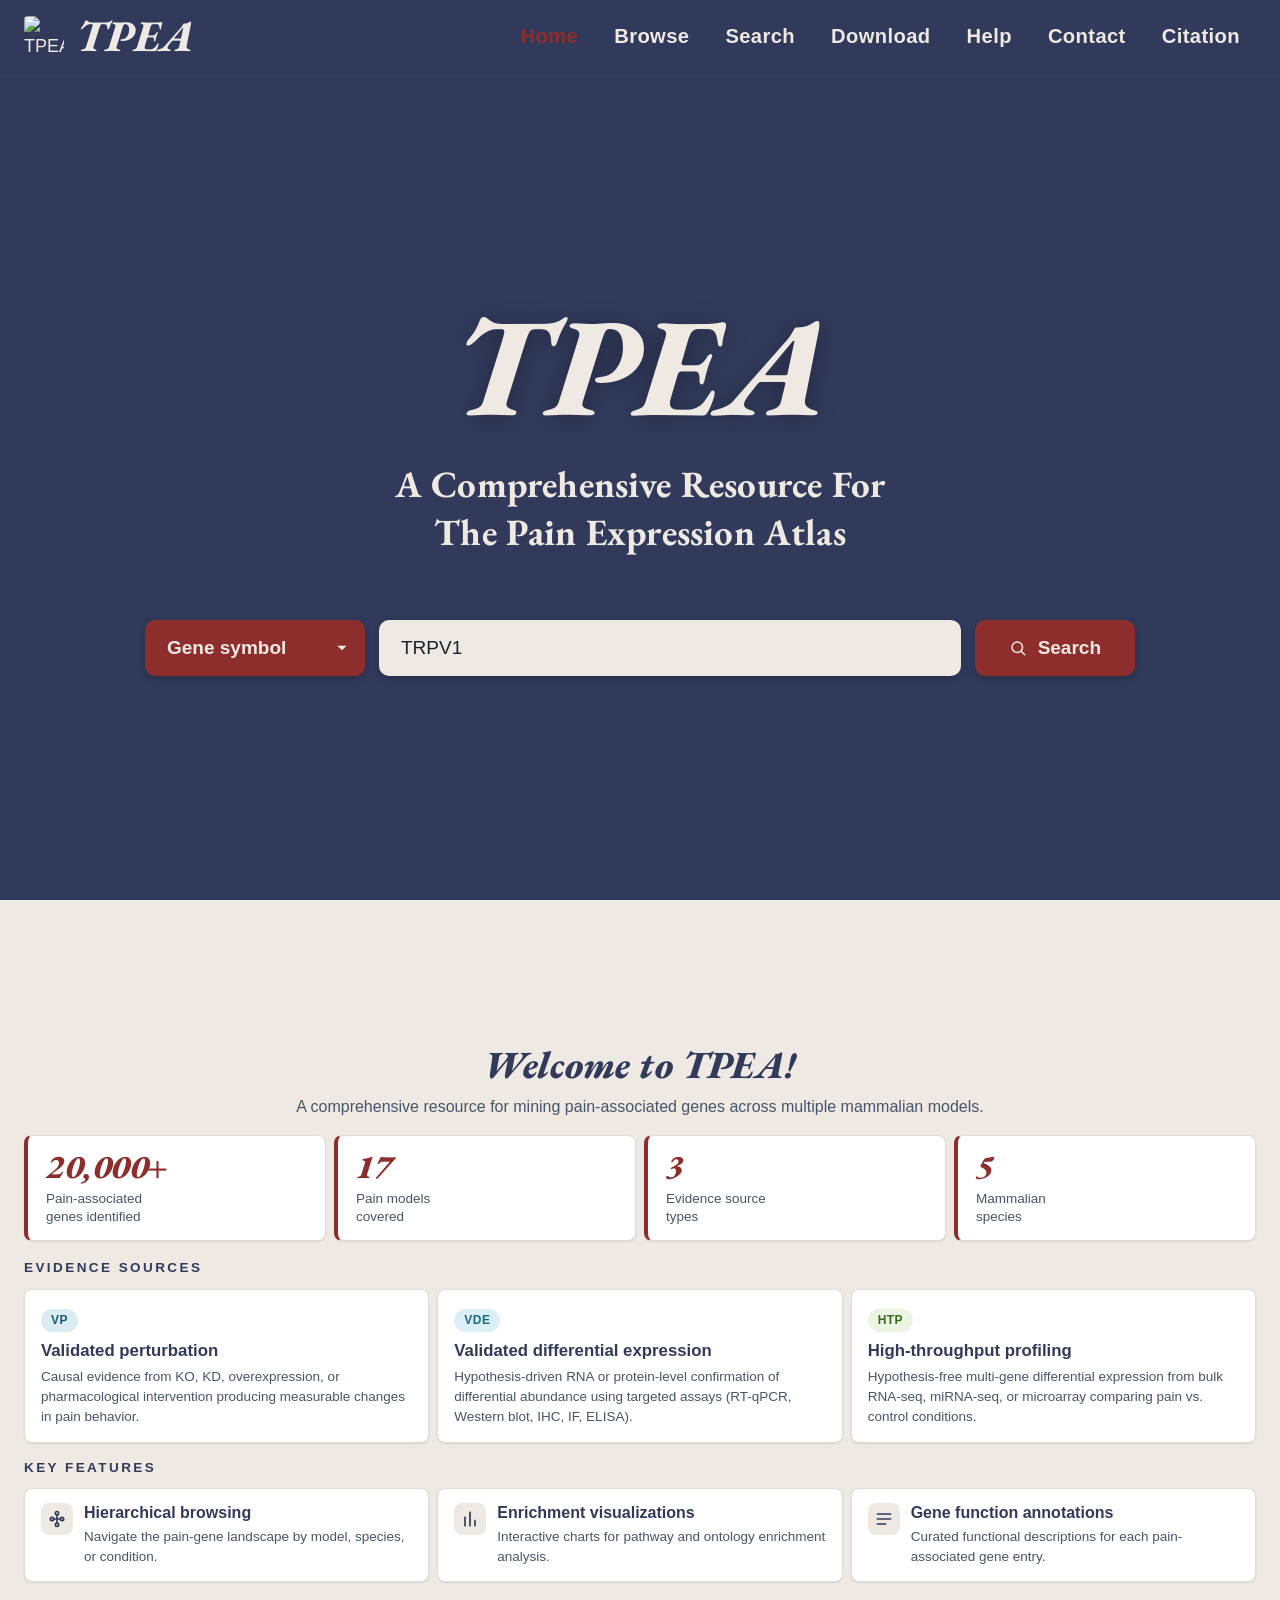
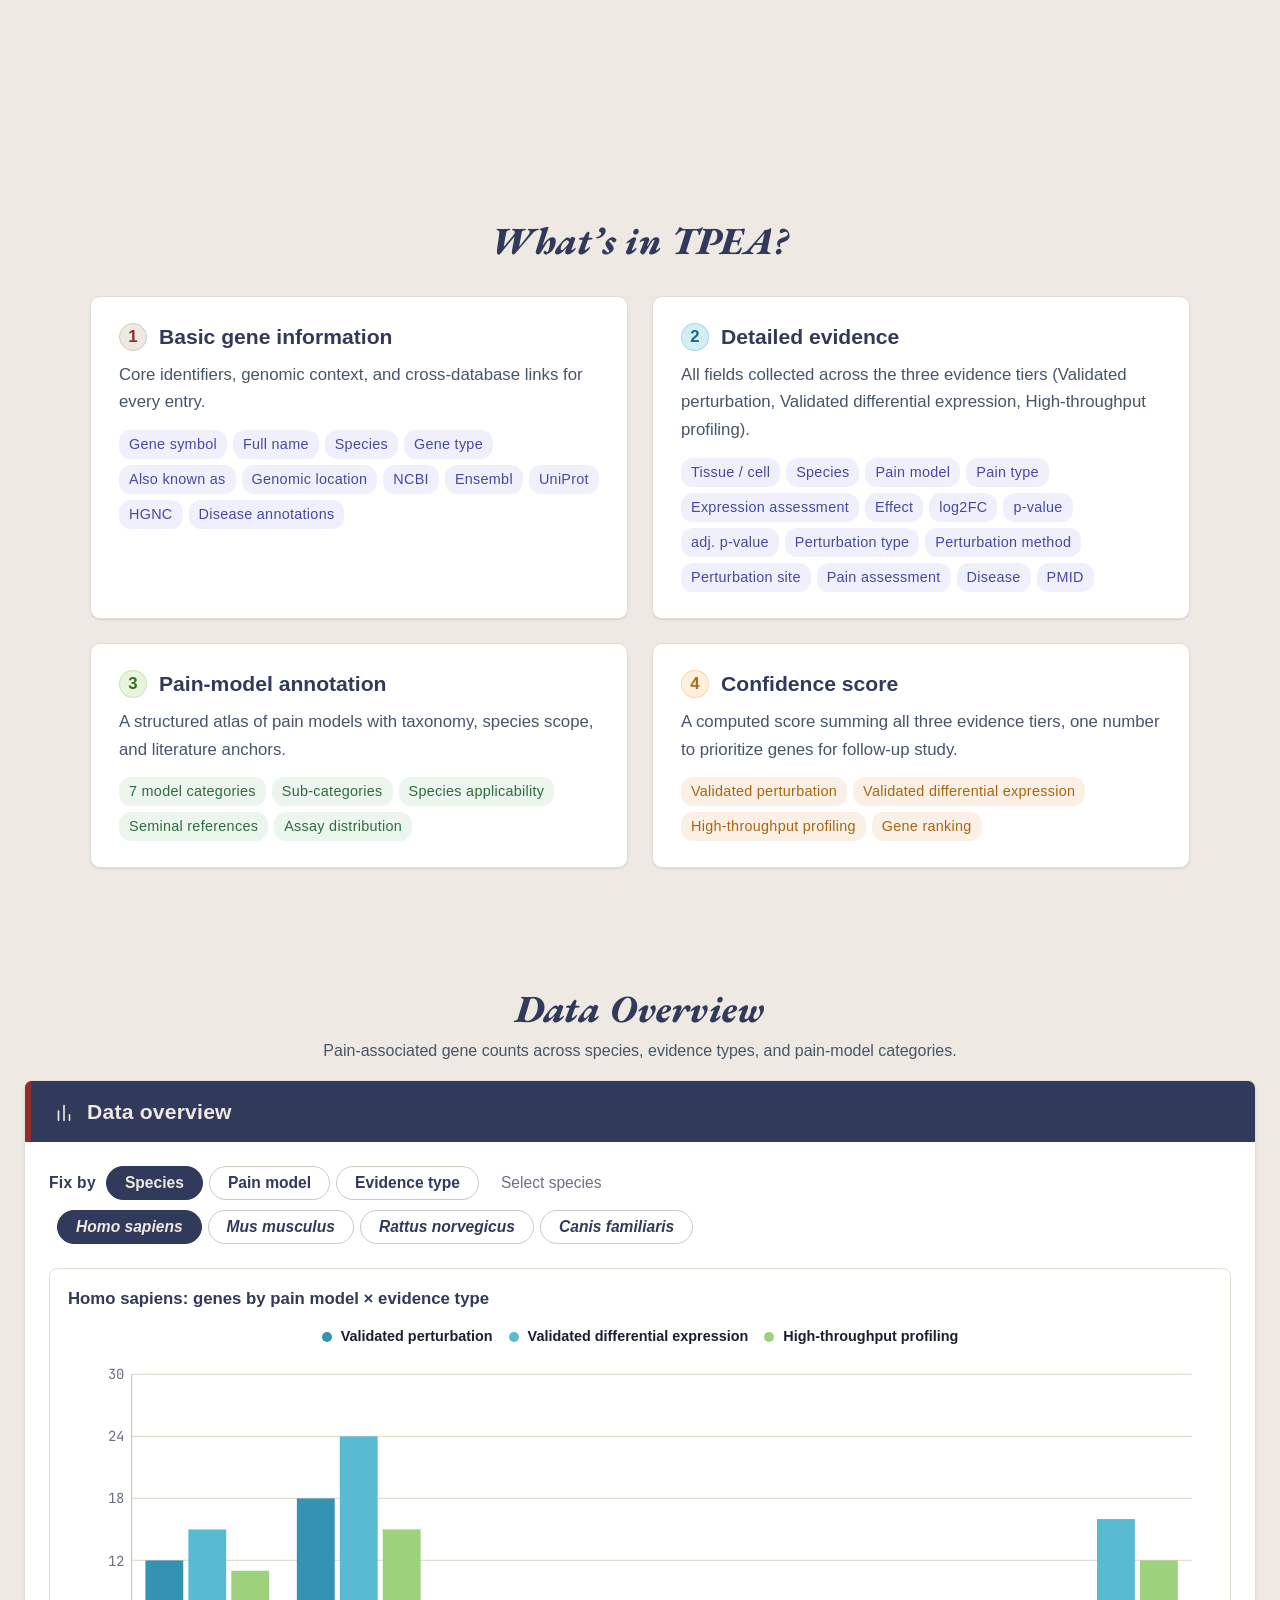
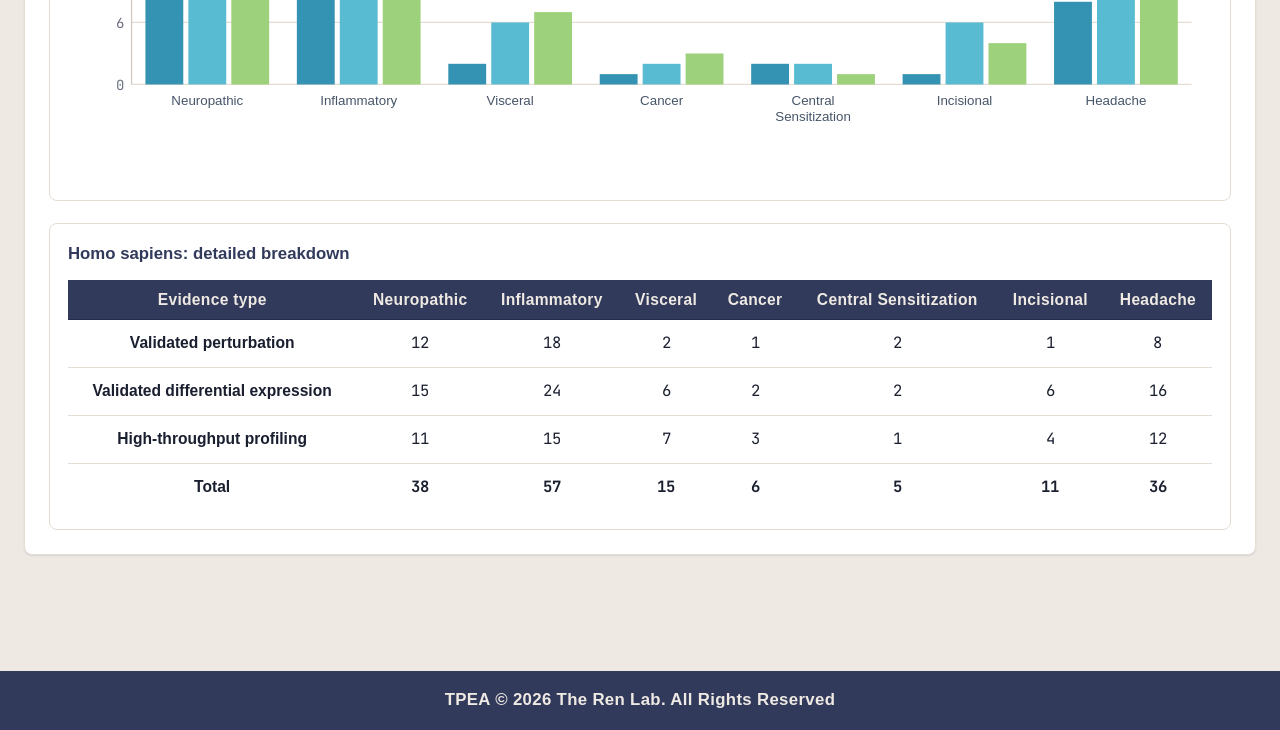
==== commit b6a49c13: "替换导航栏logo和favicon为favicon.png" ====
--- a/index.html
+++ b/index.html
@@ -5,6 +5,7 @@
 <meta name="viewport" content="width=device-width, initial-scale=1.0">
 <title>TPEA &middot; The Pain Expression Atlas</title>
 <link rel="stylesheet" href="css/style.css">
+  <link rel="icon" href="data/favicon.png">
 </head>
 <body>
 
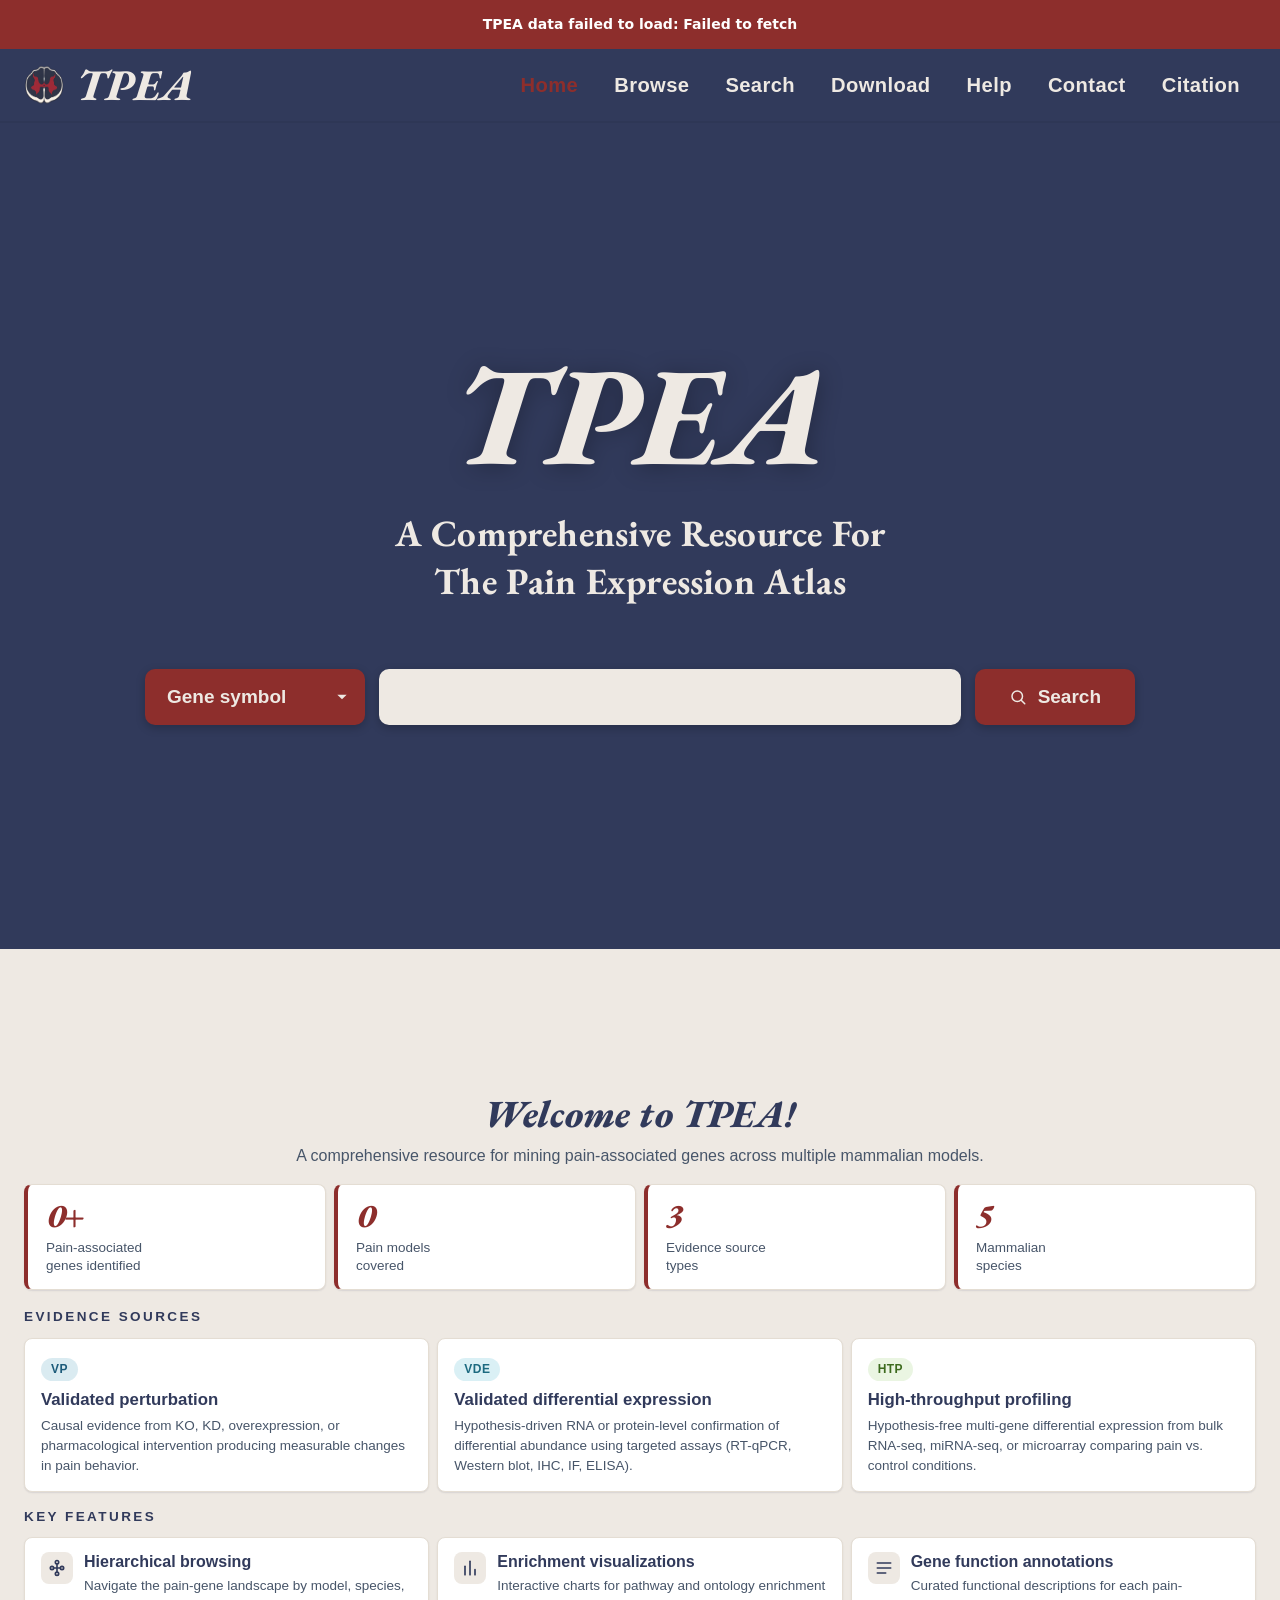
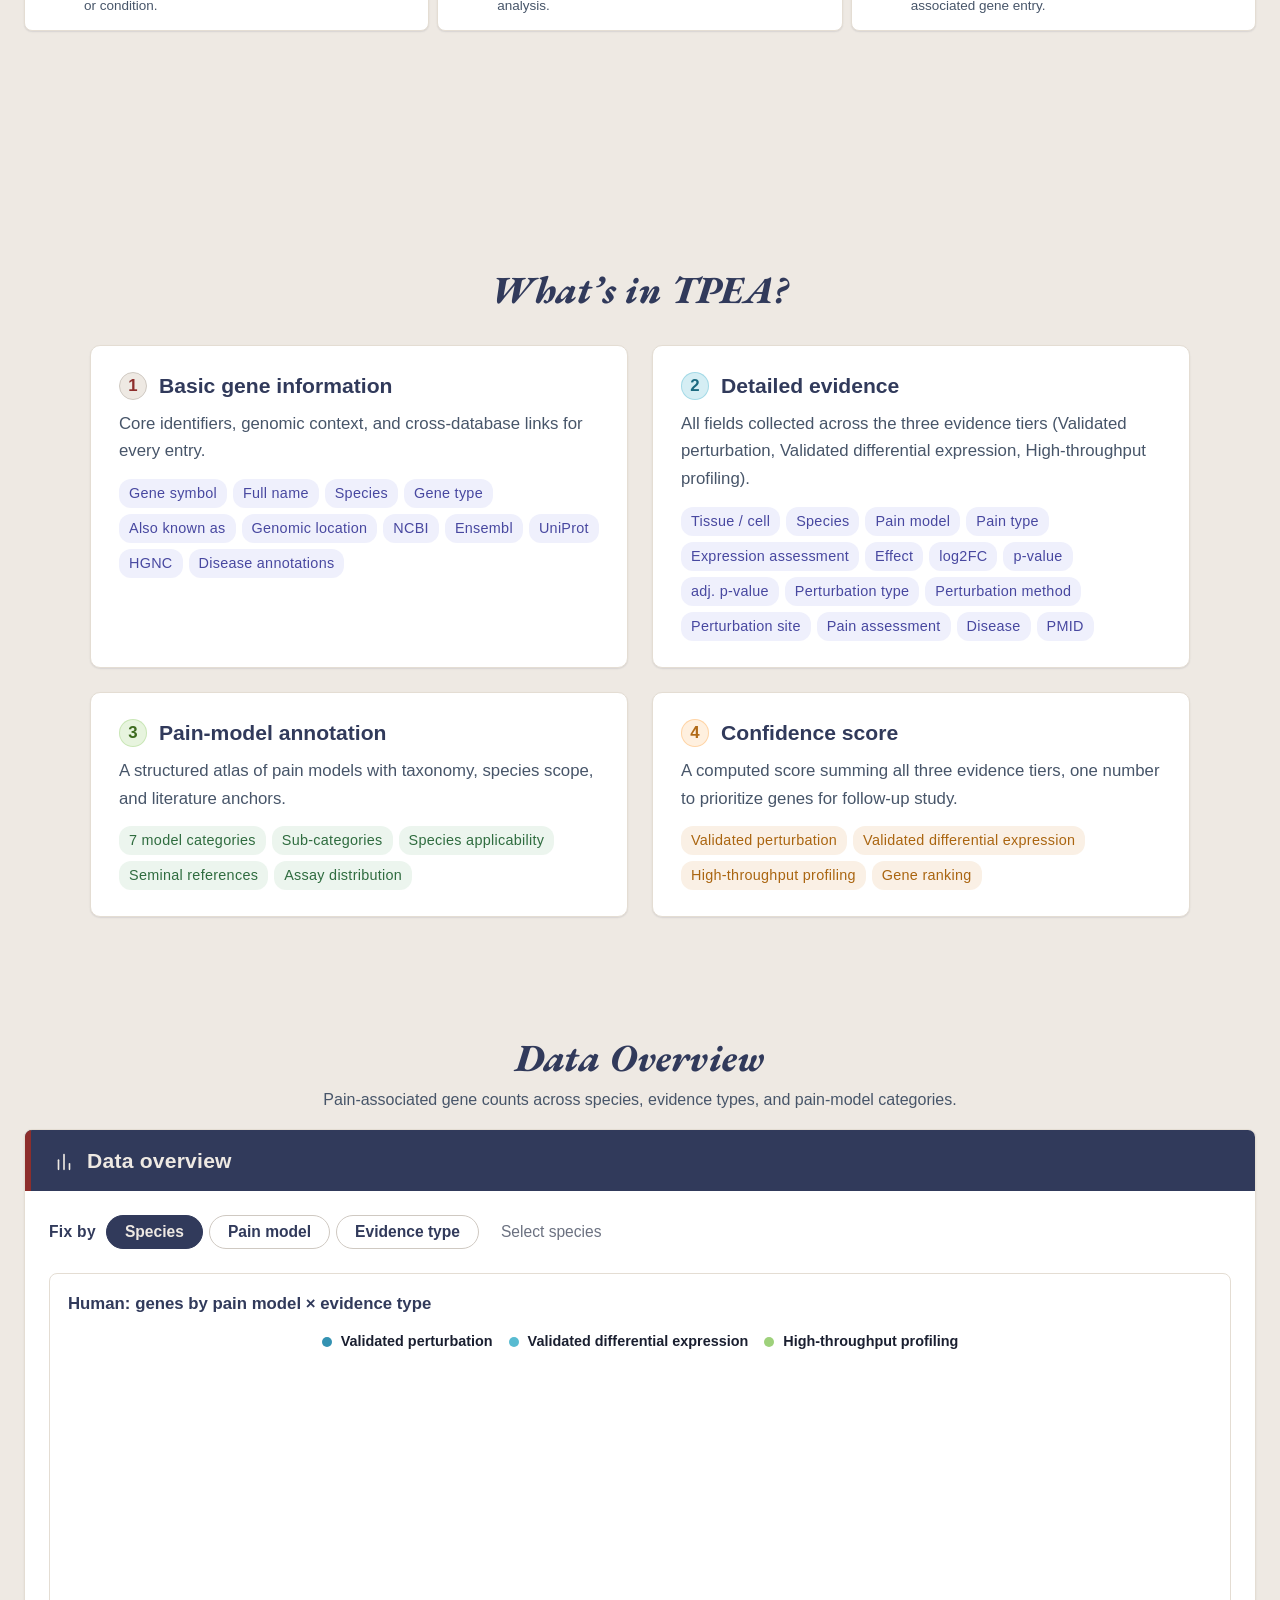
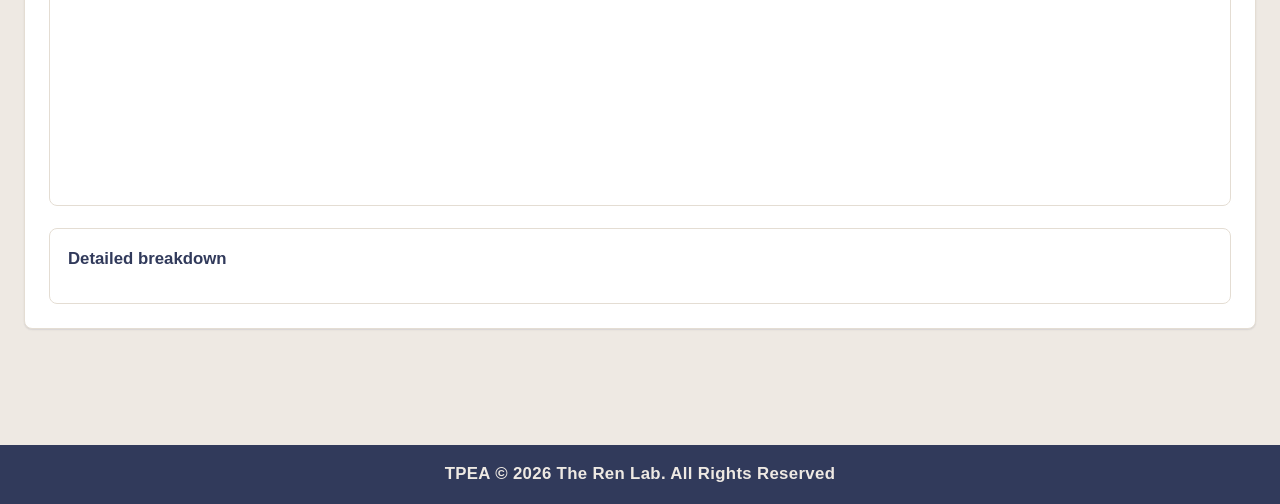
==== commit 510e15b3: "switch to API-backed data loader" ====
--- a/index.html
+++ b/index.html
@@ -259,7 +259,7 @@
   </div>
 </section>
 
-<script src="js/data.js"></script>
+<script src="js/data_api.js"></script>
 <script src="js/layout.js"></script>
 <script>
 (async () => {
